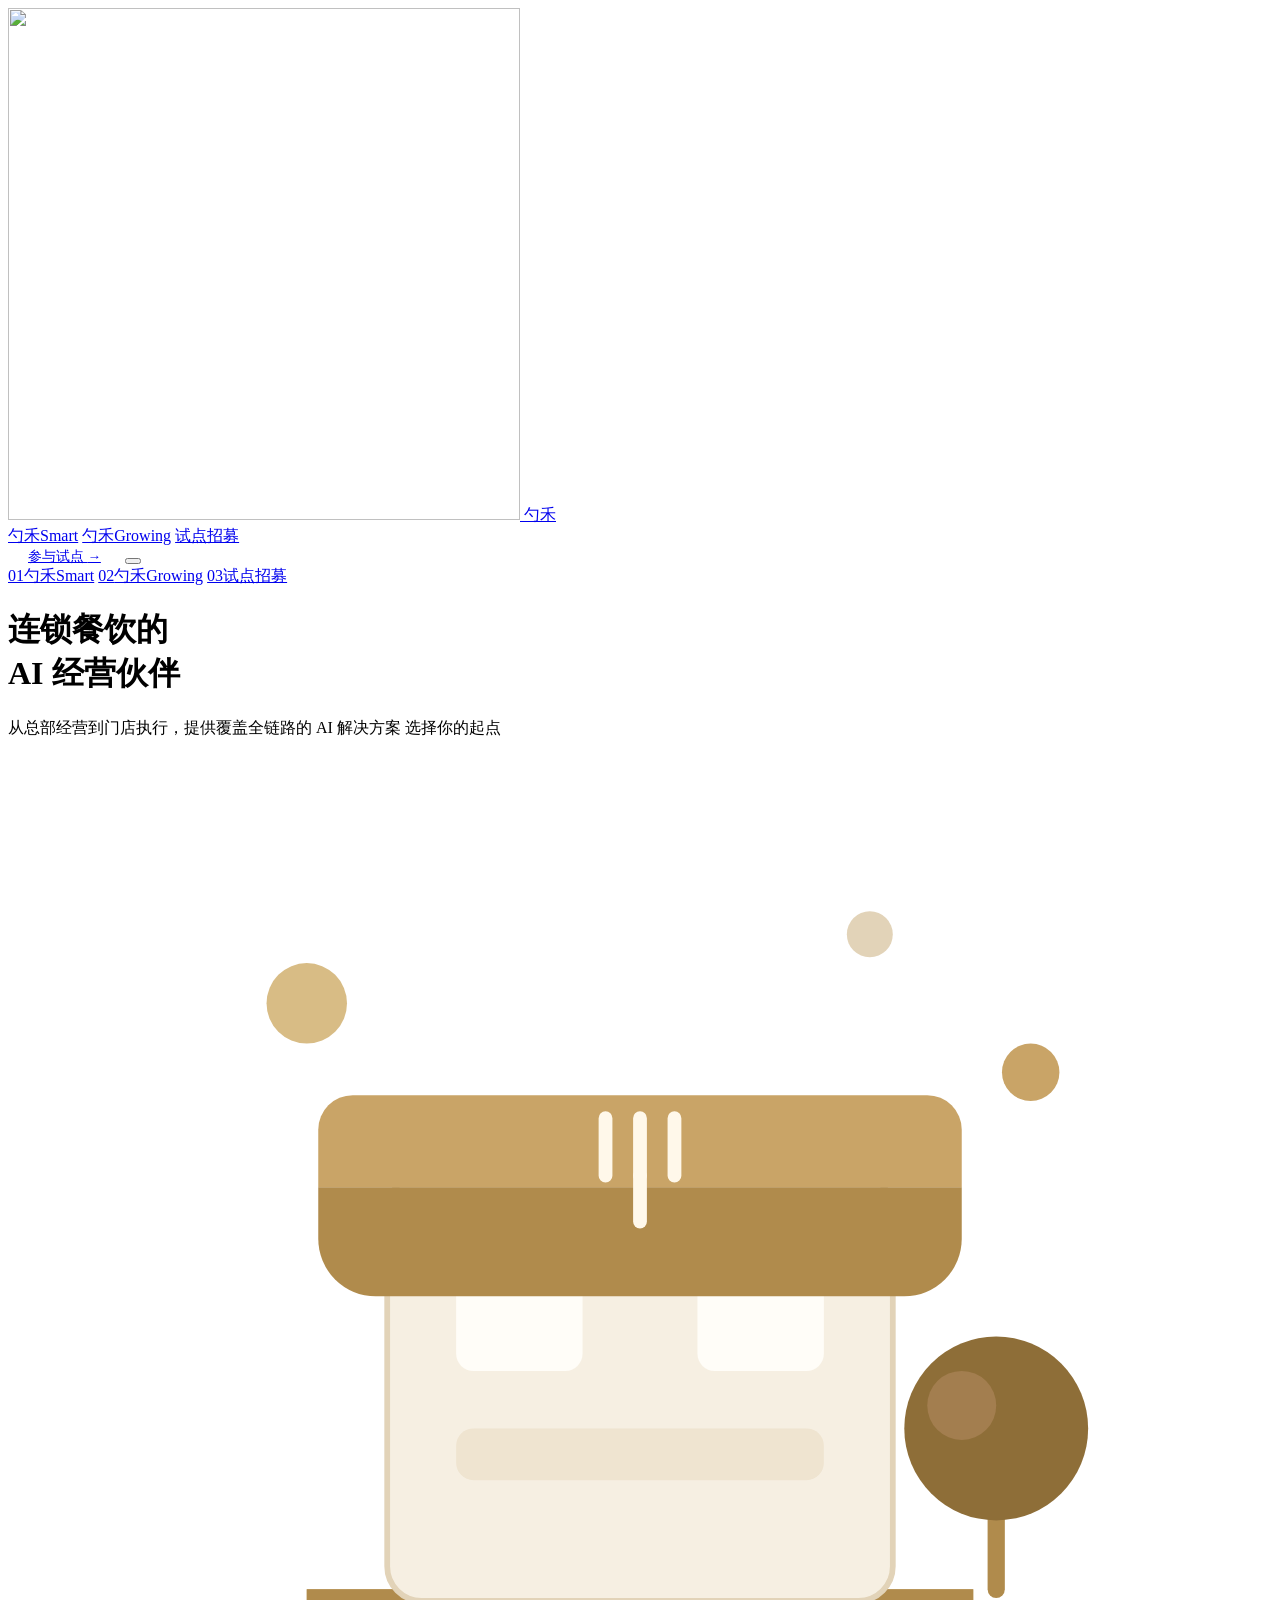
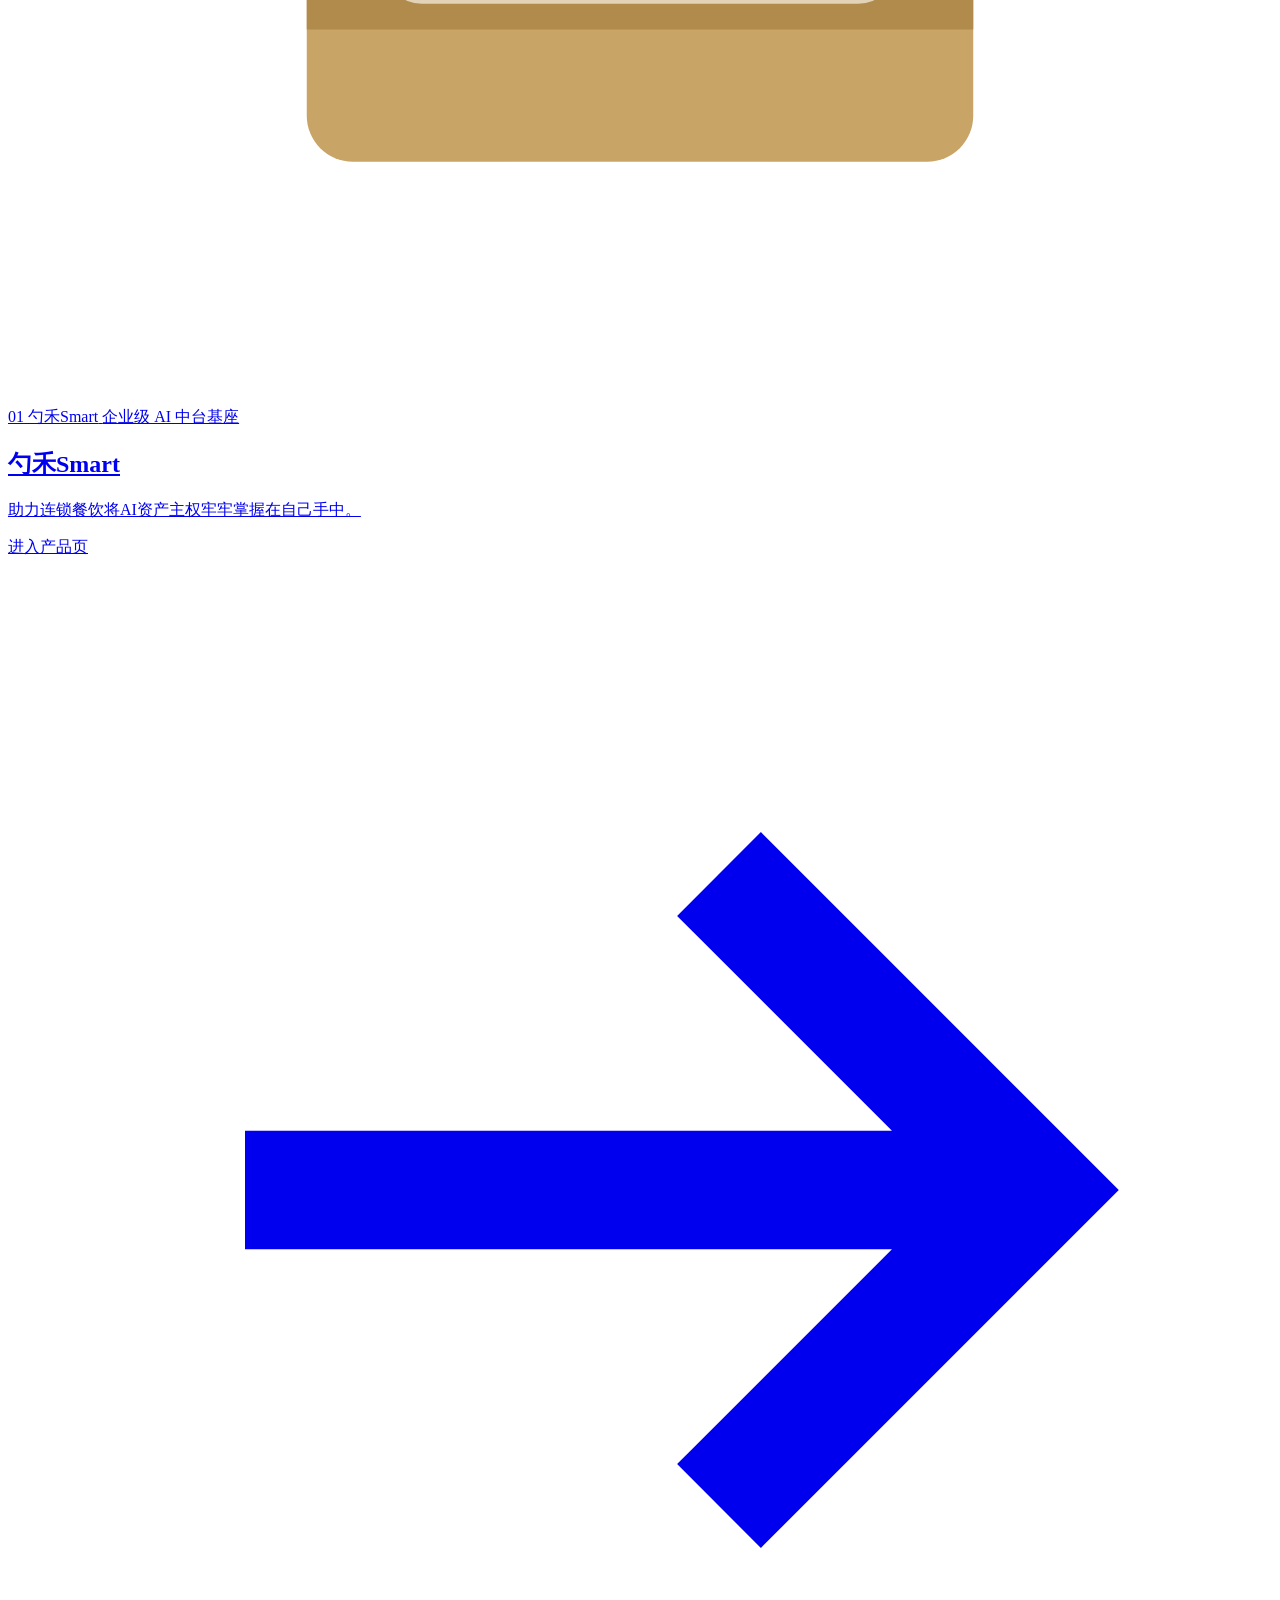
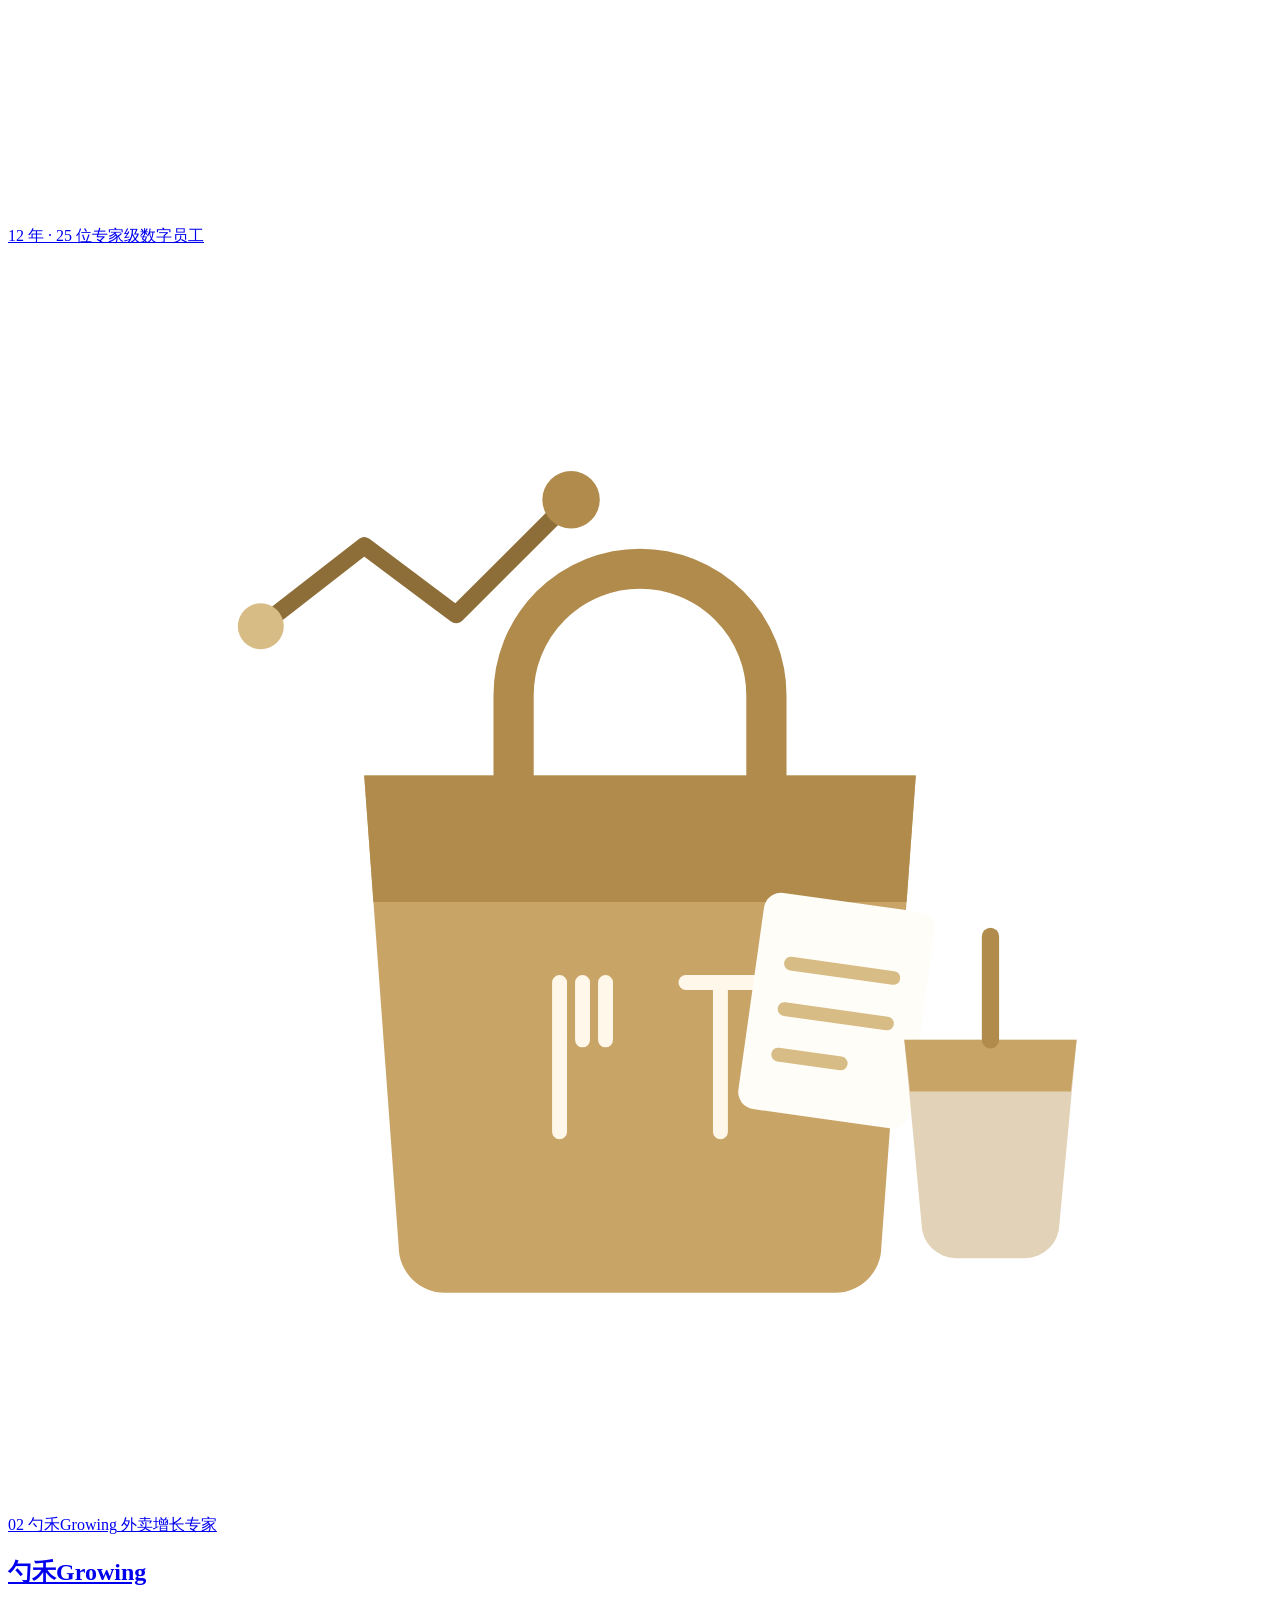
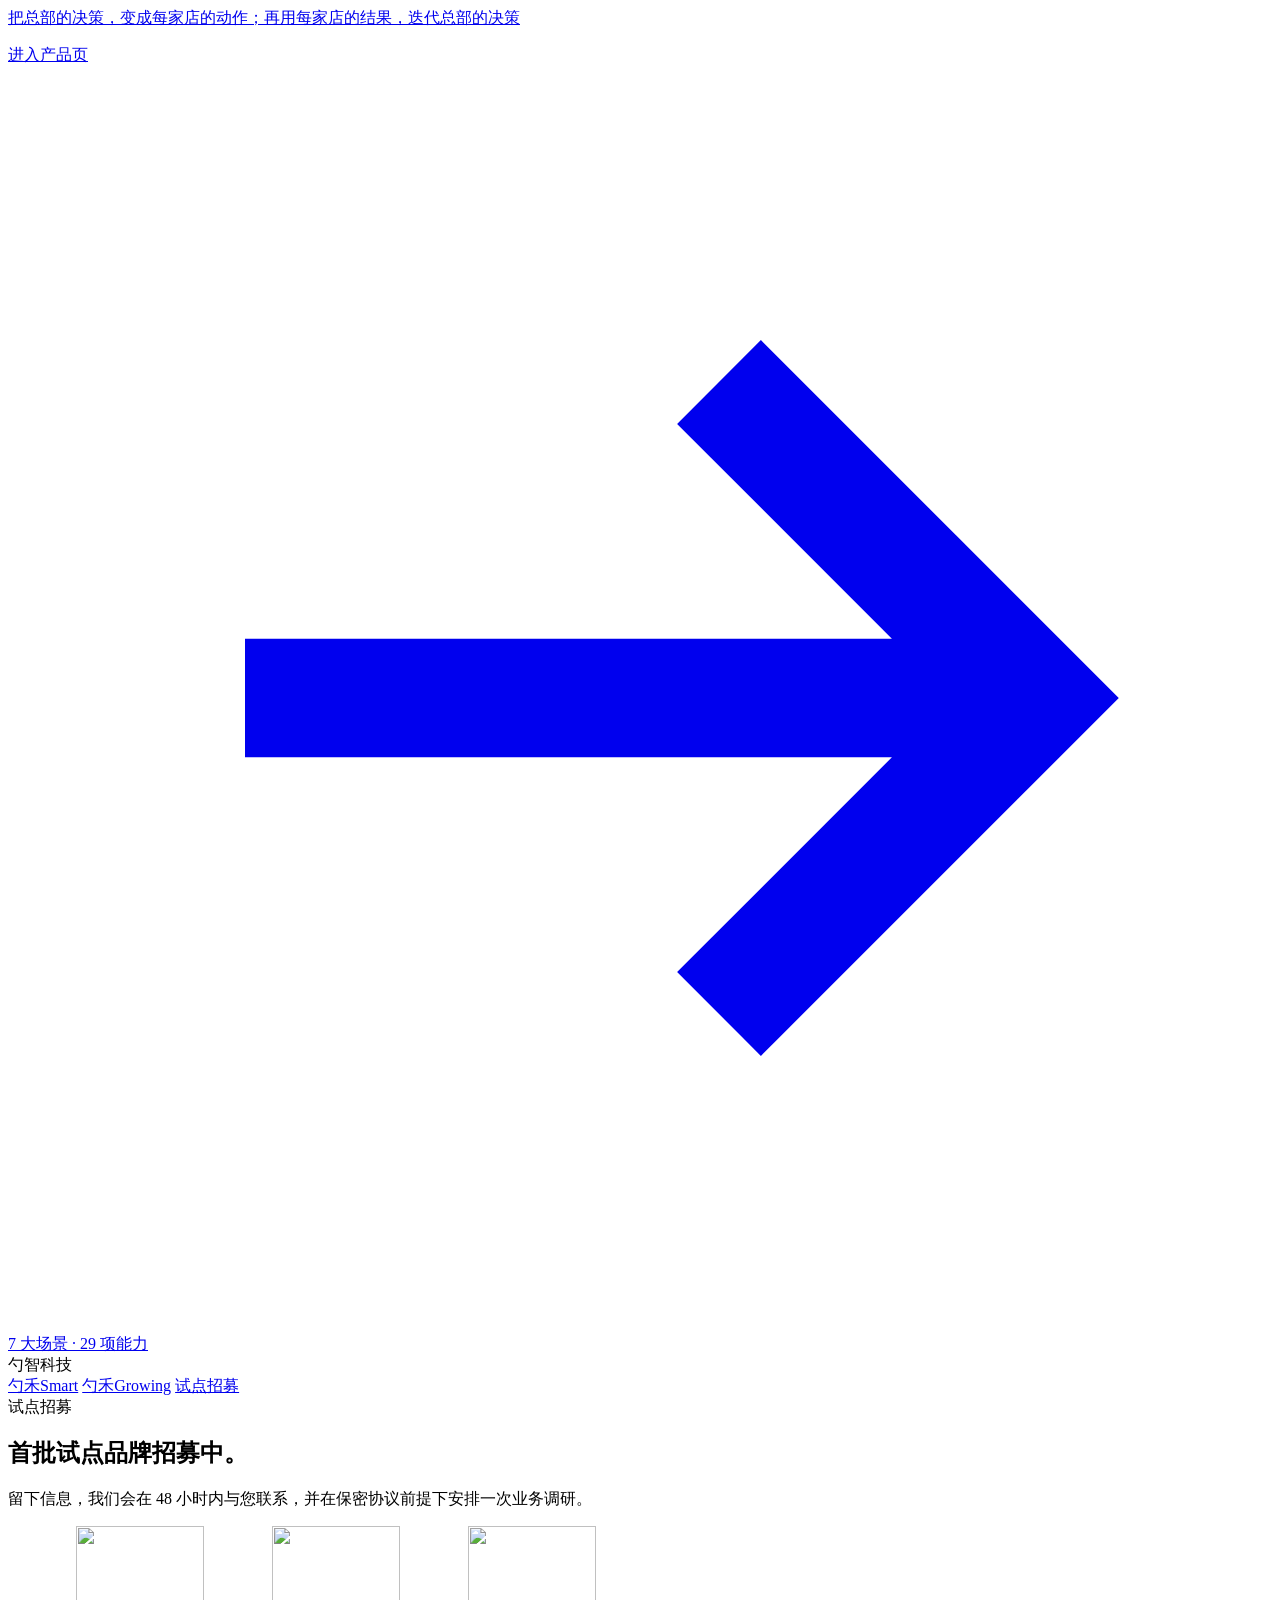
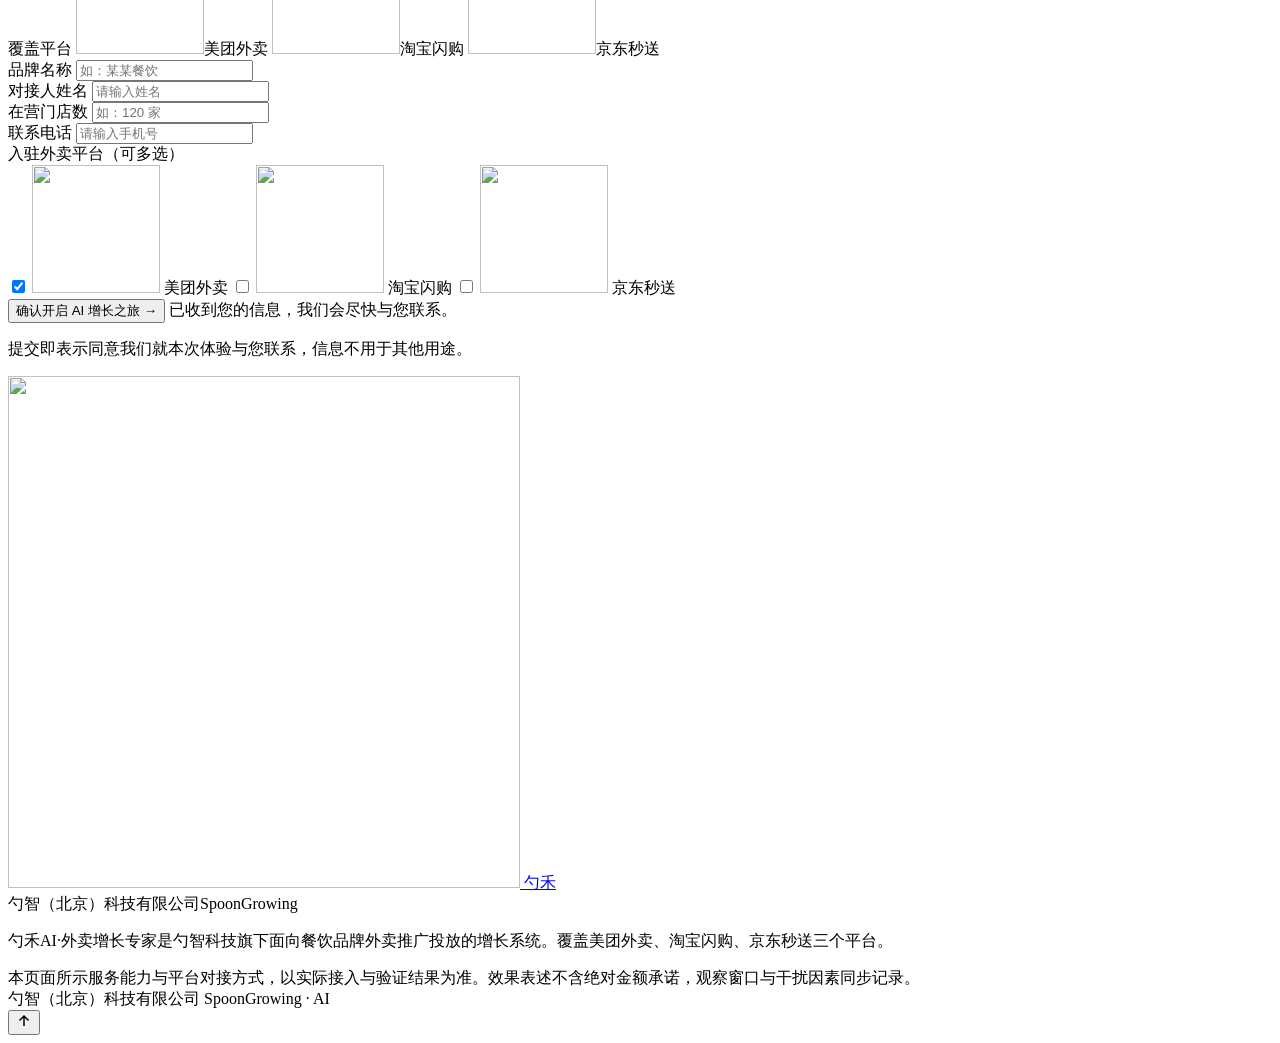
==== index.html @ 2f781048 "Publish latest Shaohe website" ====
<!doctype html>
<html lang="zh-CN">
<head>
<meta charset="utf-8">
<meta name="viewport" content="width=device-width,initial-scale=1,viewport-fit=cover">
<meta name="theme-color" content="#F6F0E5">
<title>勺禾 · 连锁餐饮的 AI 经营伙伴</title>
<meta name="description" content="勺禾Smart — 企业级 AI 中台基座；勺禾Growing — 外卖增长专家。">
<link rel="icon" type="image/png" href="assets/img/logo-mark.png">
<link rel="stylesheet" href="assets/css/tokens.css">
<link rel="stylesheet" href="assets/css/base.css">
<link rel="stylesheet" href="assets/css/components.css">
<link rel="stylesheet" href="assets/css/champagne.css">
<link rel="stylesheet" href="assets/css/goldfx.css">
<link rel="stylesheet" href="assets/css/home.css">
</head>
<body data-theme="home" data-palette="champagne" data-accent="jade">

<div class="champ-bg" aria-hidden="true">
  <div class="champ-bg__blob champ-bg__blob--a glow-pulse" data-parallax="0.8"></div>
  <div class="champ-bg__blob champ-bg__blob--b glow-pulse" data-parallax="0.8"></div>
  <div class="champ-bg__grid" data-parallax="0.3"></div>
  <div class="floaters" data-floaters></div>
</div>

<header class="pal-nav nav">
  <div class="nav-inner">
    <a class="logo" href="./"><span class="logo-mark" aria-hidden="true">
        <img src="./assets/img/logo-mark.png" alt="" width="512" height="512" decoding="async">
      </span>勺禾</a>
    <nav class="nav-links" aria-label="产品">
      <a class="nav-link" href="smart/">勺禾Smart</a>
      <a class="nav-link" href="growing/">勺禾Growing</a>
      <a class="nav-link" href="#recruit">试点招募</a>
    </nav>
    <a class="gold-btn" href="#recruit" style="padding:10px 20px;font-size:13.5px">参与试点 <span class="gold-btn__arrow">→</span></a>
    <button class="nav-burger" aria-label="菜单"><span></span><span></span></button>
    <div class="nav-progress" aria-hidden="true"></div>
  </div>
</header>
<nav class="nav-mobile pal-nav-mobile" aria-label="移动端导航">
  <a href="smart/"><span class="mono">01</span>勺禾Smart</a>
  <a href="growing/"><span class="mono">02</span>勺禾Growing</a>
  <a href="#recruit"><span class="mono">03</span>试点招募</a>
</nav>

<main class="home" style="position:relative;z-index:1">
  <div class="wrap">
    <div class="home-head">
      <h1 class="home-head__title">
        连锁餐饮的<br><span class="accent gold-breathe">AI 经营伙伴</span>
      </h1>
      <div class="home-head__aside">
        <span class="home-head__sub">从总部经营到门店执行，提供覆盖全链路的 AI 解决方案</span>
        <span class="home-head__scroll">选择你的起点 <i></i></span>
      </div>
    </div>

    <div class="product-grid">
      <a class="pcard pcard--smart shine gold-edge glow-follow card-gold" href="smart/" aria-label="进入 勺禾Smart 产品页" data-accent="jade">
        <div class="pcard__media" aria-hidden="true"></div>
        <div class="pcard__veil" aria-hidden="true"></div>
        <div class="pcard__art" aria-hidden="true"><svg viewBox="0 0 220 220" fill="none" xmlns="http://www.w3.org/2000/svg">
    <ellipse class="art-shadow" cx="112" cy="186" rx="62" ry="10"/>
    <!-- 底座 -->
    <path d="M52 148h116v22a8 8 0 0 1-8 8H60a8 8 0 0 1-8-8v-22Z" fill="#C9A467"/>
    <path d="M52 148h116v7H52z" fill="#B08B4C"/>
    <!-- 主体楼块 -->
    <rect x="66" y="76" width="88" height="74" rx="6" fill="#F6EFE2"/>
    <rect x="66" y="76" width="88" height="74" rx="6" stroke="#E2D3B8"/>
    <!-- 窗 -->
    <rect x="78" y="90" width="22" height="20" rx="3" fill="#FFFDF8"/>
    <rect x="120" y="90" width="22" height="20" rx="3" fill="#FFFDF8"/>
    <rect x="78" y="120" width="64" height="9" rx="3" fill="#EFE4D0"/>
    <!-- 顶棚/招牌 -->
    <path d="M60 62h100a6 6 0 0 1 6 6v10H54V68a6 6 0 0 1 6-6Z" fill="#C9A467"/>
    <path d="M54 78h112v9a10 10 0 0 1-10 10H64a10 10 0 0 1-10-10v-9Z" fill="#B08B4C"/>
    <!-- 招牌餐叉 -->
    <path d="M104 66v10M110 66v10M116 66v10" stroke="#FFF8EA" stroke-width="2.4" stroke-linecap="round"/>
    <path d="M110 76v8" stroke="#FFF8EA" stroke-width="2.4" stroke-linecap="round"/>
    <!-- 右侧小树 -->
    <path d="M172 148v-16" stroke="#B08B4C" stroke-width="3" stroke-linecap="round"/>
    <circle cx="172" cy="120" r="16" fill="#8E6E38"/>
    <circle cx="166" cy="116" r="6" fill="#A98255" opacity=".8"/>
    <!-- 浮起的数据点 -->
    <circle cx="52" cy="46" r="7" fill="#D8BC85"/>
    <circle cx="178" cy="58" r="5" fill="#C9A467"/>
    <circle cx="150" cy="34" r="4" fill="#E2D3B8"/>
  </svg></div>
        <div class="pcard__top">
          <span class="pcard__no">01</span>
          <span class="pcard__name-inline">勺禾Smart</span>
          <span class="pcard__tag">企业级 AI 中台基座</span>
        </div>
        <div class="pcard__body">
          <h2 class="pcard__name">勺禾Smart</h2>
          <p class="pcard__line">助力连锁餐饮将AI资产主权牢牢掌握在自己手中。</p>
        </div>
        <div class="pcard__foot">
          <span class="pcard__enter">进入产品页 <span class="circle" aria-hidden="true">
            <svg viewBox="0 0 16 16" fill="none" stroke="currentColor" stroke-width="1.5"><path d="M3 8h10M9 4l4 4-4 4"/></svg>
          </span></span>
          <span class="pcard__meta">12 年 · 25 位专家级数字员工</span>
        </div>
      </a>
      <a class="pcard pcard--growing shine gold-edge glow-follow card-gold" href="growing/" aria-label="进入 勺禾Growing 产品页" data-accent="olive">
        <div class="pcard__media" aria-hidden="true"></div>
        <div class="pcard__veil" aria-hidden="true"></div>
        <div class="pcard__art" aria-hidden="true"><svg viewBox="0 0 220 220" fill="none" xmlns="http://www.w3.org/2000/svg">
    <ellipse class="art-shadow" cx="110" cy="188" rx="58" ry="10"/>
    <!-- 外卖袋 -->
    <path d="M62 92h96l-6 82a8 8 0 0 1-8 8H76a8 8 0 0 1-8-8l-6-82Z" fill="#C9A467"/>
    <path d="M62 92h96l-1.6 22H63.6L62 92Z" fill="#B08B4C"/>
    <!-- 提手 -->
    <path d="M88 92V78a22 22 0 0 1 44 0v14" stroke="#B08B4C" stroke-width="7" stroke-linecap="round"/>
    <!-- 袋面餐叉刀 -->
    <path d="M96 128v26M104 128v10M100 128v10" stroke="#FFF8EA" stroke-width="2.6" stroke-linecap="round"/>
    <path d="M124 128v26" stroke="#FFF8EA" stroke-width="2.6" stroke-linecap="round"/>
    <path d="M118 128h12" stroke="#FFF8EA" stroke-width="2.6" stroke-linecap="round"/>
    <!-- 小票 -->
    <rect x="132" y="112" width="30" height="38" rx="3" fill="#FFFDF8" transform="rotate(8 132 112)"/>
    <path d="M138 124h18M138 132h18M138 140h11" stroke="#D8BC85" stroke-width="2.4" stroke-linecap="round" transform="rotate(8 132 112)"/>
    <!-- 杯子 -->
    <path d="M156 138h30l-3 32a6 6 0 0 1-6 6h-12a6 6 0 0 1-6-6l-3-32Z" fill="#E2D3B8"/>
    <path d="M156 138h30l-1 9h-28l-1-9Z" fill="#C9A467"/>
    <path d="M171 138V120" stroke="#B08B4C" stroke-width="3" stroke-linecap="round"/>
    <!-- 增长折线 -->
    <path d="M44 66l18-14 16 12 20-20" stroke="#8E6E38" stroke-width="3" stroke-linecap="round" stroke-linejoin="round"/>
    <circle cx="98" cy="44" r="5" fill="#B08B4C"/>
    <circle cx="44" cy="66" r="4" fill="#D8BC85"/>
  </svg></div>
        <div class="pcard__top">
          <span class="pcard__no">02</span>
          <span class="pcard__name-inline">勺禾Growing</span>
          <span class="pcard__tag">外卖增长专家</span>
        </div>
        <div class="pcard__body">
          <h2 class="pcard__name">勺禾Growing</h2>
          <p class="pcard__line">把总部的决策，变成每家店的动作；再用每家店的结果，迭代总部的决策</p>
        </div>
        <div class="pcard__foot">
          <span class="pcard__enter">进入产品页 <span class="circle" aria-hidden="true">
            <svg viewBox="0 0 16 16" fill="none" stroke="currentColor" stroke-width="1.5"><path d="M3 8h10M9 4l4 4-4 4"/></svg>
          </span></span>
          <span class="pcard__meta">7 大场景 · 29 项能力</span>
        </div>
      </a>
    </div>

    <div class="home-foot">
      <span>勺智科技</span>
      <div class="home-foot__links">
        <a href="smart/">勺禾Smart</a>
        <a href="growing/">勺禾Growing</a>
        <a href="#recruit">试点招募</a>
      </div>
    </div>
  </div>
</main>

<section class="enroll-block" id="recruit">
  <div class="enroll-block__glow" aria-hidden="true"></div>
  <div class="wrap enroll-block__inner">
    <div class="enroll-head">
      <div class="champ-index" data-reveal>试点招募</div>
      <h2 class="enroll-head__title" data-reveal style="--reveal-delay:80ms">首批试点品牌招募中。</h2>
      <p class="enroll-head__lead" data-reveal style="--reveal-delay:140ms">留下信息，我们会在 48 小时内与您联系，并在保密协议前提下安排一次业务调研。</p>
      <div class="enroll-plats" data-reveal>
      <span class="enroll-plats__label">覆盖平台</span>
      <span class="enroll-plat"><span class="plat-mark" aria-hidden="true"><picture><source srcset="./assets/img/plat/meituan.webp" type="image/webp"><img src="./assets/img/plat/meituan.png" alt="" width="128" height="128" loading="lazy" decoding="async"></picture></span>美团外卖</span>
      <span class="enroll-plat"><span class="plat-mark" aria-hidden="true"><picture><source srcset="./assets/img/plat/taobao.webp" type="image/webp"><img src="./assets/img/plat/taobao.png" alt="" width="128" height="128" loading="lazy" decoding="async"></picture></span>淘宝闪购</span>
      <span class="enroll-plat"><span class="plat-mark" aria-hidden="true"><picture><source srcset="./assets/img/plat/jd.webp" type="image/webp"><img src="./assets/img/plat/jd.png" alt="" width="128" height="128" loading="lazy" decoding="async"></picture></span>京东秒送</span>
    </div>
    </div>
    <form class="enroll-form" data-reveal style="--reveal-delay:200ms" novalidate>
      <div class="enroll-form__row">
        <div class="ef">
          <label class="ef__label" for="home-brand">品牌名称</label>
          <input id="home-brand" name="brand" type="text" placeholder="如：某某餐饮" autocomplete="organization">
        </div>
        <div class="ef">
          <label class="ef__label" for="home-contact">对接人姓名</label>
          <input id="home-contact" name="contact" type="text" placeholder="请输入姓名" autocomplete="name">
        </div>
      </div>
      <div class="enroll-form__row">
        <div class="ef">
          <label class="ef__label" for="home-stores">在营门店数</label>
          <input id="home-stores" name="stores" type="text" inputmode="numeric" placeholder="如：120 家">
        </div>
        <div class="ef">
          <label class="ef__label" for="home-phone">联系电话</label>
          <input id="home-phone" name="phone" type="tel" inputmode="tel" placeholder="请输入手机号" autocomplete="tel">
        </div>
      </div>
      <div class="ef ef--choice">
        <span class="ef__label">入驻外卖平台（可多选）</span>
        <div class="ef__choices">
          <label class="ef-choice">
            <input type="checkbox" name="platform" value="美团外卖" checked>
            <span class="ef-choice__box" aria-hidden="true"></span>
            <span class="plat-mark" aria-hidden="true"><picture><source srcset="./assets/img/plat/meituan.webp" type="image/webp"><img src="./assets/img/plat/meituan.png" alt="" width="128" height="128" loading="lazy" decoding="async"></picture></span>
            <span>美团外卖</span>
          </label>
          <label class="ef-choice">
            <input type="checkbox" name="platform" value="淘宝闪购">
            <span class="ef-choice__box" aria-hidden="true"></span>
            <span class="plat-mark" aria-hidden="true"><picture><source srcset="./assets/img/plat/taobao.webp" type="image/webp"><img src="./assets/img/plat/taobao.png" alt="" width="128" height="128" loading="lazy" decoding="async"></picture></span>
            <span>淘宝闪购</span>
          </label>
          <label class="ef-choice">
            <input type="checkbox" name="platform" value="京东秒送">
            <span class="ef-choice__box" aria-hidden="true"></span>
            <span class="plat-mark" aria-hidden="true"><picture><source srcset="./assets/img/plat/jd.webp" type="image/webp"><img src="./assets/img/plat/jd.png" alt="" width="128" height="128" loading="lazy" decoding="async"></picture></span>
            <span>京东秒送</span>
          </label>
        </div>
      </div>
      <div class="enroll-form__foot">
        <button class="gold-btn" type="submit">确认开启 AI 增长之旅 <span class="gold-btn__arrow">→</span></button>
        <span class="enroll-form__ok" role="status">已收到您的信息，我们会尽快与您联系。</span>
        <p class="enroll-form__note">提交即表示同意我们就本次体验与您联系，信息不用于其他用途。</p>
      </div>
    </form>
  </div>
</section>
<footer class="champ-footer">
  <div class="wrap">
    <div class="champ-footer__top">
      <div class="champ-footer__brand">
        <a class="logo" href="./"><span class="logo-mark" aria-hidden="true">
        <img src="./assets/img/logo-mark.png" alt="" width="512" height="512" decoding="async">
      </span>勺禾</a>
        <div class="champ-footer__company">勺智（北京）科技有限公司<span>SpoonGrowing</span></div>
        <p class="champ-footer__desc">勺禾AI·外卖增长专家是勺智科技旗下面向餐饮品牌外卖推广投放的增长系统。覆盖美团外卖、淘宝闪购、京东秒送三个平台。</p>
      </div>
      <div class="champ-footer__note">
        <span>本页面所示服务能力与平台对接方式，以实际接入与验证结果为准。</span><span>效果表述不含绝对金额承诺，观察窗口与干扰因素同步记录。</span>
      </div>
    </div>
    <div class="champ-footer__bottom">
      <span>勺智（北京）科技有限公司</span>
      <span>SpoonGrowing · AI</span>
    </div>
  </div>
</footer>
<button class="pal-top" aria-label="返回顶部">
  <svg width="16" height="16" viewBox="0 0 16 16" fill="none" stroke="currentColor" stroke-width="1.5"><path d="M8 13V3M3.5 7.5 8 3l4.5 4.5"/></svg>
</button>

<script src="assets/js/engine.js" defer></script>
</body>
</html>
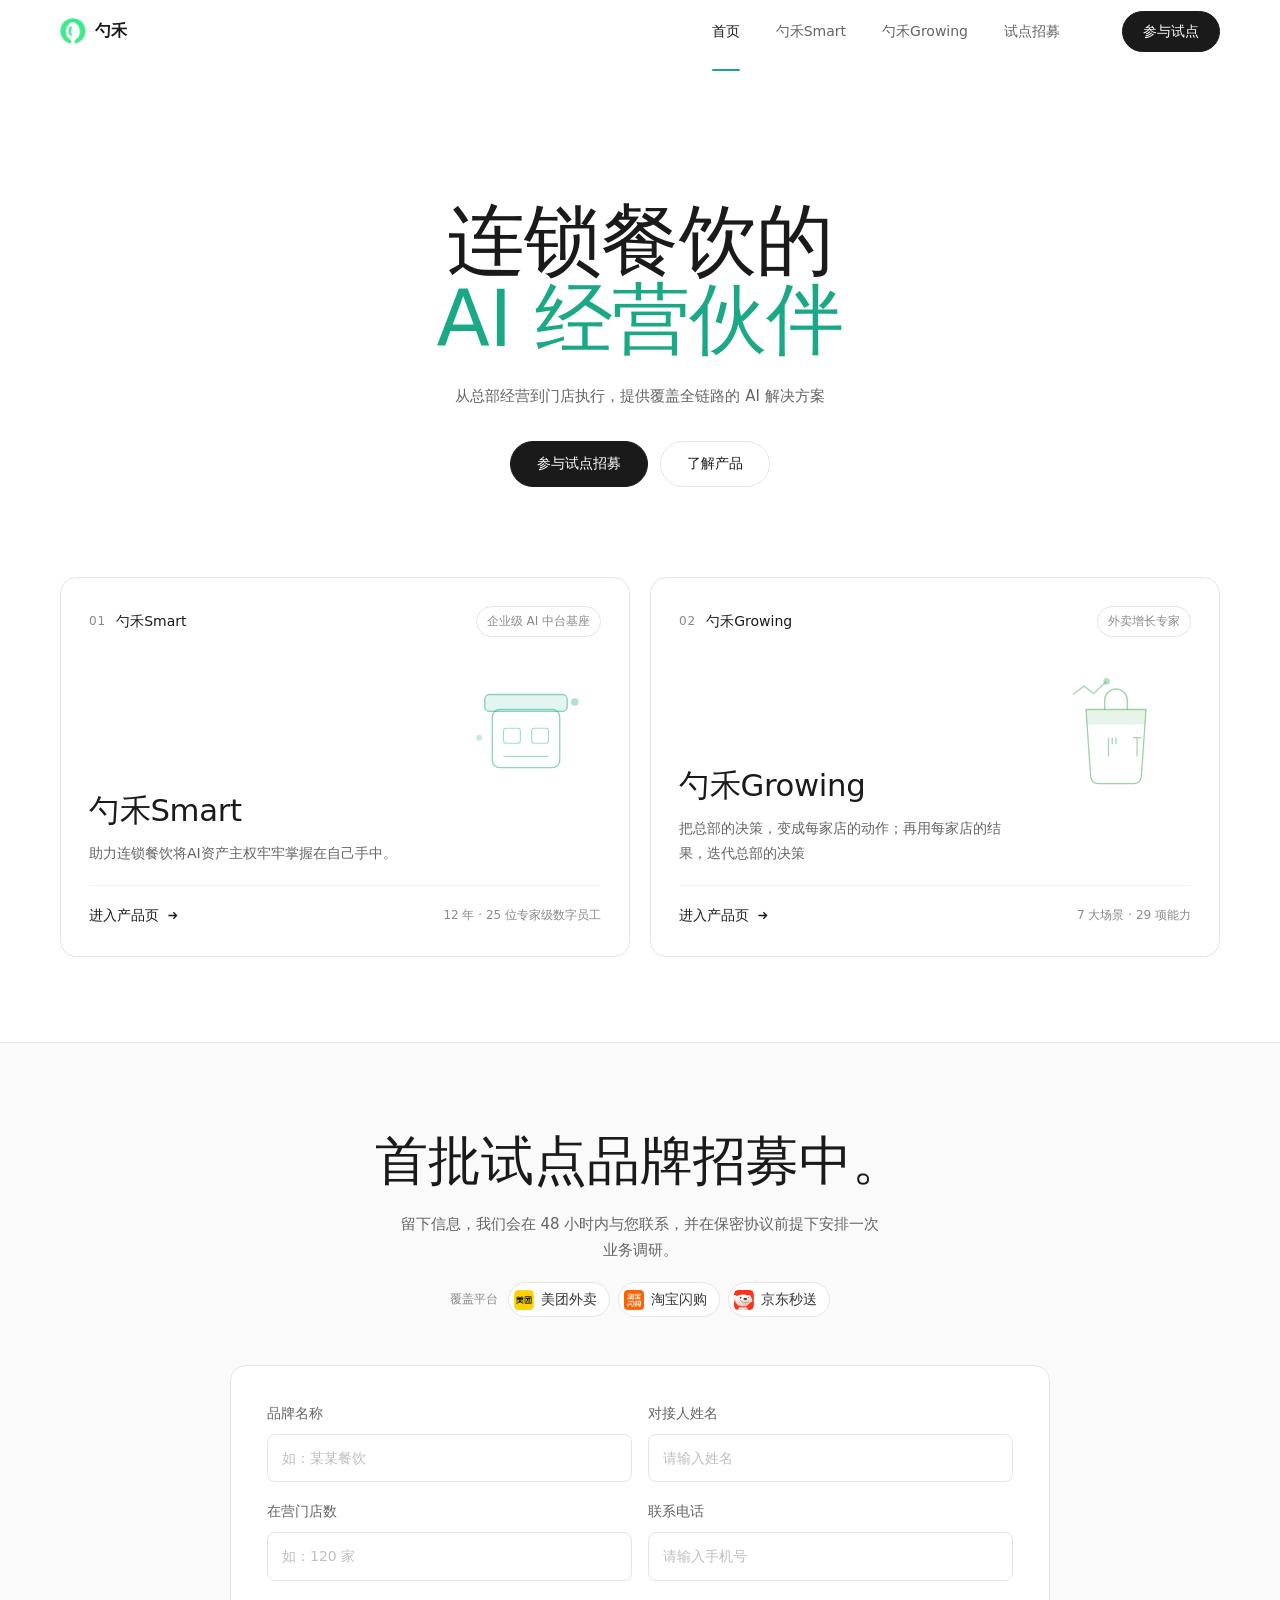
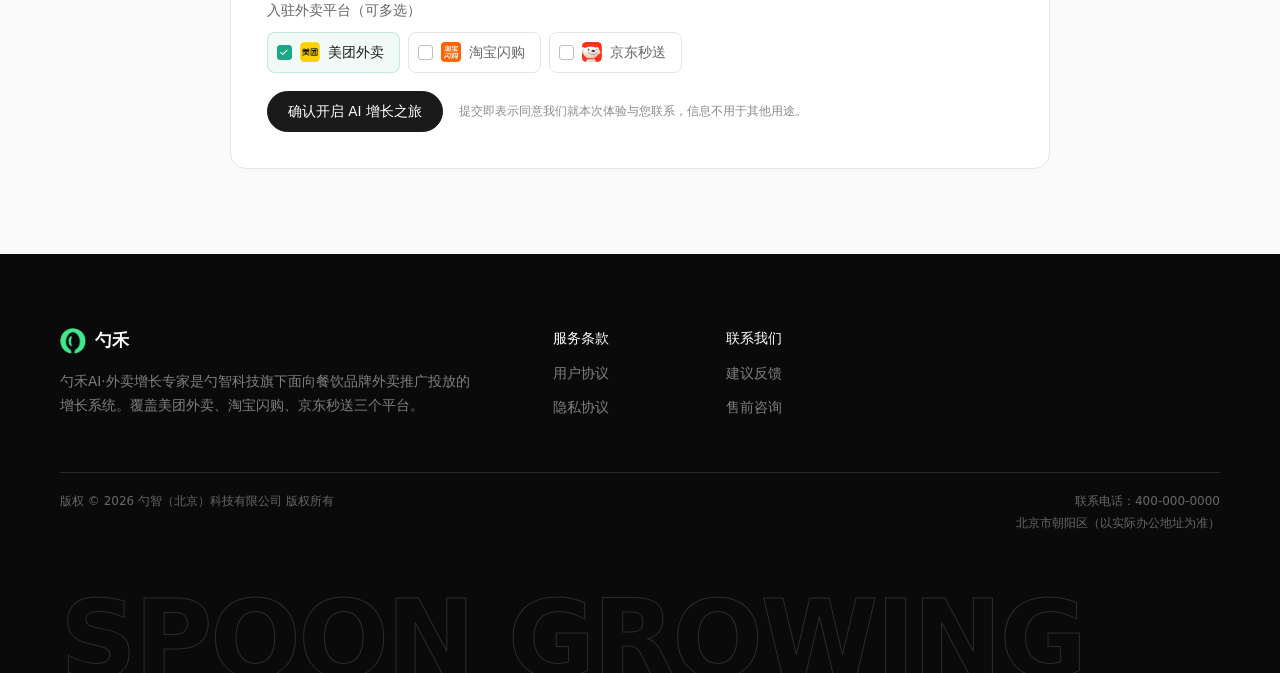
==== commit d081928d: "Publish uploaded website version 6" ====
--- a/index.html
+++ b/index.html
@@ -3,251 +3,162 @@
 <head>
 <meta charset="utf-8">
 <meta name="viewport" content="width=device-width,initial-scale=1,viewport-fit=cover">
-<meta name="theme-color" content="#F6F0E5">
+<meta name="theme-color" content="#ffffff">
 <title>勺禾 · 连锁餐饮的 AI 经营伙伴</title>
 <meta name="description" content="勺禾Smart — 企业级 AI 中台基座；勺禾Growing — 外卖增长专家。">
-<link rel="icon" type="image/png" href="assets/img/logo-mark.png">
-<link rel="stylesheet" href="assets/css/tokens.css">
-<link rel="stylesheet" href="assets/css/base.css">
-<link rel="stylesheet" href="assets/css/components.css">
-<link rel="stylesheet" href="assets/css/champagne.css">
-<link rel="stylesheet" href="assets/css/goldfx.css">
-<link rel="stylesheet" href="assets/css/home.css">
+<link rel="icon" type="image/png" href="./assets/img/logo-mark.png">
+<link rel="stylesheet" href="./assets/css/wb-tokens.css">
+<link rel="stylesheet" href="./assets/css/wb-base.css">
+<link rel="stylesheet" href="./assets/css/wb-components.css">
+<link rel="stylesheet" href="./assets/css/wb-pages.css">
 </head>
-<body data-theme="home" data-palette="champagne" data-accent="jade">
-
-<div class="champ-bg" aria-hidden="true">
-  <div class="champ-bg__blob champ-bg__blob--a glow-pulse" data-parallax="0.8"></div>
-  <div class="champ-bg__blob champ-bg__blob--b glow-pulse" data-parallax="0.8"></div>
-  <div class="champ-bg__grid" data-parallax="0.3"></div>
-  <div class="floaters" data-floaters></div>
-</div>
-
-<header class="pal-nav nav">
-  <div class="nav-inner">
-    <a class="logo" href="./"><span class="logo-mark" aria-hidden="true">
-        <img src="./assets/img/logo-mark.png" alt="" width="512" height="512" decoding="async">
-      </span>勺禾</a>
-    <nav class="nav-links" aria-label="产品">
-      <a class="nav-link" href="smart/">勺禾Smart</a>
-      <a class="nav-link" href="growing/">勺禾Growing</a>
-      <a class="nav-link" href="#recruit">试点招募</a>
+<body data-accent="jade">
+<header class="nav">
+  <div class="nav__inner">
+    <a class="logo" href="./"><img src="./assets/img/logo-mark.png" alt="" width="512" height="512">勺禾</a>
+    <nav class="nav__links">
+      <a class="nav__link active" href="./">首页</a>
+      <a class="nav__link" href="smart/">勺禾Smart</a>
+      <a class="nav__link" href="growing/">勺禾Growing</a>
+      <a class="nav__link" href="#recruit">试点招募</a>
     </nav>
-    <a class="gold-btn" href="#recruit" style="padding:10px 20px;font-size:13.5px">参与试点 <span class="gold-btn__arrow">→</span></a>
-    <button class="nav-burger" aria-label="菜单"><span></span><span></span></button>
-    <div class="nav-progress" aria-hidden="true"></div>
+    <a class="btn nav__cta" href="#recruit">参与试点</a>
+    <button class="nav__burger" aria-label="菜单"><span></span><span></span></button>
   </div>
 </header>
-<nav class="nav-mobile pal-nav-mobile" aria-label="移动端导航">
-  <a href="smart/"><span class="mono">01</span>勺禾Smart</a>
-  <a href="growing/"><span class="mono">02</span>勺禾Growing</a>
-  <a href="#recruit"><span class="mono">03</span>试点招募</a>
+<nav class="nav__drawer" aria-label="移动端导航">
+  <a href="./">首页</a>
+  <a href="smart/">勺禾Smart</a>
+  <a href="growing/">勺禾Growing</a>
+  <a href="#recruit">试点招募</a>
 </nav>
+<main>
+  <section class="home">
+    <div class="container">
+      <div class="home__hero">
+        <h1 class="home__title" data-reveal>连锁餐饮的<br><span class="accent">AI 经营伙伴</span></h1>
+        <p class="home__desc" data-reveal style="--d:60ms">从总部经营到门店执行，提供覆盖全链路的 AI 解决方案</p>
+        <div class="home__actions" data-reveal style="--d:120ms">
+          <a class="btn btn--md" href="#recruit">参与试点招募</a>
+          <a class="btn btn--md btn--outline" href="#products">了解产品</a>
+        </div>
+      </div>
 
-<main class="home" style="position:relative;z-index:1">
-  <div class="wrap">
-    <div class="home-head">
-      <h1 class="home-head__title">
-        连锁餐饮的<br><span class="accent gold-breathe">AI 经营伙伴</span>
-      </h1>
-      <div class="home-head__aside">
-        <span class="home-head__sub">从总部经营到门店执行，提供覆盖全链路的 AI 解决方案</span>
-        <span class="home-head__scroll">选择你的起点 <i></i></span>
+      <div class="home__grid" id="products">
+        
+        <a class="prod" href="smart/" data-accent="jade" data-reveal style="--d:160ms">
+          <div class="prod__top">
+            <span class="prod__num">01</span>
+            <span class="prod__name-sm">勺禾Smart</span>
+            <span class="prod__tag">企业级 AI 中台基座</span>
+          </div>
+          <div class="prod__mid">
+            <div class="prod__art" aria-hidden="true"><svg viewBox="0 0 160 160" fill="none">
+    <rect x="44" y="56" width="72" height="62" rx="8" stroke="#1aa887" stroke-width="1.4" opacity=".5"/>
+    <rect x="36" y="40" width="88" height="18" rx="5" fill="#1aa887" opacity=".12"/>
+    <rect x="36" y="40" width="88" height="18" rx="5" stroke="#1aa887" stroke-width="1.4" opacity=".5"/>
+    <rect x="56" y="76" width="18" height="16" rx="3" stroke="#1aa887" stroke-width="1.2" opacity=".4"/>
+    <rect x="86" y="76" width="18" height="16" rx="3" stroke="#1aa887" stroke-width="1.2" opacity=".4"/>
+    <path d="M56 106h48" stroke="#1aa887" stroke-width="1.2" opacity=".4"/>
+    <circle cx="132" cy="48" r="4" fill="#1aa887" opacity=".35"/>
+    <circle cx="30" cy="86" r="3" fill="#1aa887" opacity=".25"/>
+  </svg></div>
+            <h2 class="prod__title">勺禾Smart</h2>
+            <p class="prod__desc">助力连锁餐饮将AI资产主权牢牢掌握在自己手中。</p>
+          </div>
+          <div class="prod__foot">
+            <span class="prod__go">进入产品页
+              <svg width="13" height="13" viewBox="0 0 16 16" fill="none" stroke="currentColor" stroke-width="1.6"><path d="M3 8h10M9 4l4 4-4 4"/></svg>
+            </span>
+            <span class="prod__meta">12 年 · 25 位专家级数字员工</span>
+          </div>
+        </a>
+        <a class="prod" href="growing/" data-accent="olive" data-reveal style="--d:230ms">
+          <div class="prod__top">
+            <span class="prod__num">02</span>
+            <span class="prod__name-sm">勺禾Growing</span>
+            <span class="prod__tag">外卖增长专家</span>
+          </div>
+          <div class="prod__mid">
+            <div class="prod__art" aria-hidden="true"><svg viewBox="0 0 160 160" fill="none">
+    <path d="M48 56h64l-5 72a8 8 0 0 1-8 7H61a8 8 0 0 1-8-7l-5-72Z" stroke="#4fae63" stroke-width="1.4" opacity=".55"/>
+    <path d="M48 56h64l-1.2 16H49.2L48 56Z" fill="#4fae63" opacity=".14"/>
+    <path d="M68 56V46a12 12 0 0 1 24 0v10" stroke="#4fae63" stroke-width="1.6" opacity=".5"/>
+    <path d="M72 86v20M80 86v7M76 86v7" stroke="#4fae63" stroke-width="1.4" opacity=".5"/>
+    <path d="M98 86h9M102.5 86v20" stroke="#4fae63" stroke-width="1.4" opacity=".5"/>
+    <path d="M34 40l12-9 10 8 14-13" stroke="#4fae63" stroke-width="1.6" opacity=".45"/>
+    <circle cx="70" cy="26" r="3.5" fill="#4fae63" opacity=".4"/>
+  </svg></div>
+            <h2 class="prod__title">勺禾Growing</h2>
+            <p class="prod__desc">把总部的决策，变成每家店的动作；再用每家店的结果，迭代总部的决策</p>
+          </div>
+          <div class="prod__foot">
+            <span class="prod__go">进入产品页
+              <svg width="13" height="13" viewBox="0 0 16 16" fill="none" stroke="currentColor" stroke-width="1.6"><path d="M3 8h10M9 4l4 4-4 4"/></svg>
+            </span>
+            <span class="prod__meta">7 大场景 · 29 项能力</span>
+          </div>
+        </a>
       </div>
     </div>
-
-    <div class="product-grid">
-      <a class="pcard pcard--smart shine gold-edge glow-follow card-gold" href="smart/" aria-label="进入 勺禾Smart 产品页" data-accent="jade">
-        <div class="pcard__media" aria-hidden="true"></div>
-        <div class="pcard__veil" aria-hidden="true"></div>
-        <div class="pcard__art" aria-hidden="true"><svg viewBox="0 0 220 220" fill="none" xmlns="http://www.w3.org/2000/svg">
-    <ellipse class="art-shadow" cx="112" cy="186" rx="62" ry="10"/>
-    <!-- 底座 -->
-    <path d="M52 148h116v22a8 8 0 0 1-8 8H60a8 8 0 0 1-8-8v-22Z" fill="#C9A467"/>
-    <path d="M52 148h116v7H52z" fill="#B08B4C"/>
-    <!-- 主体楼块 -->
-    <rect x="66" y="76" width="88" height="74" rx="6" fill="#F6EFE2"/>
-    <rect x="66" y="76" width="88" height="74" rx="6" stroke="#E2D3B8"/>
-    <!-- 窗 -->
-    <rect x="78" y="90" width="22" height="20" rx="3" fill="#FFFDF8"/>
-    <rect x="120" y="90" width="22" height="20" rx="3" fill="#FFFDF8"/>
-    <rect x="78" y="120" width="64" height="9" rx="3" fill="#EFE4D0"/>
-    <!-- 顶棚/招牌 -->
-    <path d="M60 62h100a6 6 0 0 1 6 6v10H54V68a6 6 0 0 1 6-6Z" fill="#C9A467"/>
-    <path d="M54 78h112v9a10 10 0 0 1-10 10H64a10 10 0 0 1-10-10v-9Z" fill="#B08B4C"/>
-    <!-- 招牌餐叉 -->
-    <path d="M104 66v10M110 66v10M116 66v10" stroke="#FFF8EA" stroke-width="2.4" stroke-linecap="round"/>
-    <path d="M110 76v8" stroke="#FFF8EA" stroke-width="2.4" stroke-linecap="round"/>
-    <!-- 右侧小树 -->
-    <path d="M172 148v-16" stroke="#B08B4C" stroke-width="3" stroke-linecap="round"/>
-    <circle cx="172" cy="120" r="16" fill="#8E6E38"/>
-    <circle cx="166" cy="116" r="6" fill="#A98255" opacity=".8"/>
-    <!-- 浮起的数据点 -->
-    <circle cx="52" cy="46" r="7" fill="#D8BC85"/>
-    <circle cx="178" cy="58" r="5" fill="#C9A467"/>
-    <circle cx="150" cy="34" r="4" fill="#E2D3B8"/>
-  </svg></div>
-        <div class="pcard__top">
-          <span class="pcard__no">01</span>
-          <span class="pcard__name-inline">勺禾Smart</span>
-          <span class="pcard__tag">企业级 AI 中台基座</span>
-        </div>
-        <div class="pcard__body">
-          <h2 class="pcard__name">勺禾Smart</h2>
-          <p class="pcard__line">助力连锁餐饮将AI资产主权牢牢掌握在自己手中。</p>
-        </div>
-        <div class="pcard__foot">
-          <span class="pcard__enter">进入产品页 <span class="circle" aria-hidden="true">
-            <svg viewBox="0 0 16 16" fill="none" stroke="currentColor" stroke-width="1.5"><path d="M3 8h10M9 4l4 4-4 4"/></svg>
-          </span></span>
-          <span class="pcard__meta">12 年 · 25 位专家级数字员工</span>
-        </div>
-      </a>
-      <a class="pcard pcard--growing shine gold-edge glow-follow card-gold" href="growing/" aria-label="进入 勺禾Growing 产品页" data-accent="olive">
-        <div class="pcard__media" aria-hidden="true"></div>
-        <div class="pcard__veil" aria-hidden="true"></div>
-        <div class="pcard__art" aria-hidden="true"><svg viewBox="0 0 220 220" fill="none" xmlns="http://www.w3.org/2000/svg">
-    <ellipse class="art-shadow" cx="110" cy="188" rx="58" ry="10"/>
-    <!-- 外卖袋 -->
-    <path d="M62 92h96l-6 82a8 8 0 0 1-8 8H76a8 8 0 0 1-8-8l-6-82Z" fill="#C9A467"/>
-    <path d="M62 92h96l-1.6 22H63.6L62 92Z" fill="#B08B4C"/>
-    <!-- 提手 -->
-    <path d="M88 92V78a22 22 0 0 1 44 0v14" stroke="#B08B4C" stroke-width="7" stroke-linecap="round"/>
-    <!-- 袋面餐叉刀 -->
-    <path d="M96 128v26M104 128v10M100 128v10" stroke="#FFF8EA" stroke-width="2.6" stroke-linecap="round"/>
-    <path d="M124 128v26" stroke="#FFF8EA" stroke-width="2.6" stroke-linecap="round"/>
-    <path d="M118 128h12" stroke="#FFF8EA" stroke-width="2.6" stroke-linecap="round"/>
-    <!-- 小票 -->
-    <rect x="132" y="112" width="30" height="38" rx="3" fill="#FFFDF8" transform="rotate(8 132 112)"/>
-    <path d="M138 124h18M138 132h18M138 140h11" stroke="#D8BC85" stroke-width="2.4" stroke-linecap="round" transform="rotate(8 132 112)"/>
-    <!-- 杯子 -->
-    <path d="M156 138h30l-3 32a6 6 0 0 1-6 6h-12a6 6 0 0 1-6-6l-3-32Z" fill="#E2D3B8"/>
-    <path d="M156 138h30l-1 9h-28l-1-9Z" fill="#C9A467"/>
-    <path d="M171 138V120" stroke="#B08B4C" stroke-width="3" stroke-linecap="round"/>
-    <!-- 增长折线 -->
-    <path d="M44 66l18-14 16 12 20-20" stroke="#8E6E38" stroke-width="3" stroke-linecap="round" stroke-linejoin="round"/>
-    <circle cx="98" cy="44" r="5" fill="#B08B4C"/>
-    <circle cx="44" cy="66" r="4" fill="#D8BC85"/>
-  </svg></div>
-        <div class="pcard__top">
-          <span class="pcard__no">02</span>
-          <span class="pcard__name-inline">勺禾Growing</span>
-          <span class="pcard__tag">外卖增长专家</span>
-        </div>
-        <div class="pcard__body">
-          <h2 class="pcard__name">勺禾Growing</h2>
-          <p class="pcard__line">把总部的决策，变成每家店的动作；再用每家店的结果，迭代总部的决策</p>
-        </div>
-        <div class="pcard__foot">
-          <span class="pcard__enter">进入产品页 <span class="circle" aria-hidden="true">
-            <svg viewBox="0 0 16 16" fill="none" stroke="currentColor" stroke-width="1.5"><path d="M3 8h10M9 4l4 4-4 4"/></svg>
-          </span></span>
-          <span class="pcard__meta">7 大场景 · 29 项能力</span>
-        </div>
-      </a>
-    </div>
-
-    <div class="home-foot">
-      <span>勺智科技</span>
-      <div class="home-foot__links">
-        <a href="smart/">勺禾Smart</a>
-        <a href="growing/">勺禾Growing</a>
-        <a href="#recruit">试点招募</a>
+  </section>
+</main>
+<section class="recruit" id="recruit">
+  <div class="container">
+    <div class="recruit__head">
+      <h2 class="recruit__title" data-reveal>首批试点品牌招募中。</h2>
+      <p class="recruit__desc" data-reveal style="--d:60ms">留下信息，我们会在 48 小时内与您联系，并在保密协议前提下安排一次业务调研。</p>
+      <div class="recruit__plats" data-reveal style="--d:100ms">
+        <span class="recruit__plats-label">覆盖平台</span>
+        <span class="plat-chip"><span class="plat-mark" aria-hidden="true"><picture><source srcset="./assets/img/plat/meituan.webp" type="image/webp"><img src="./assets/img/plat/meituan.png" alt="" width="128" height="128" loading="lazy" decoding="async"></picture></span>美团外卖</span><span class="plat-chip"><span class="plat-mark" aria-hidden="true"><picture><source srcset="./assets/img/plat/taobao.webp" type="image/webp"><img src="./assets/img/plat/taobao.png" alt="" width="128" height="128" loading="lazy" decoding="async"></picture></span>淘宝闪购</span><span class="plat-chip"><span class="plat-mark" aria-hidden="true"><picture><source srcset="./assets/img/plat/jd.webp" type="image/webp"><img src="./assets/img/plat/jd.png" alt="" width="128" height="128" loading="lazy" decoding="async"></picture></span>京东秒送</span>
       </div>
     </div>
-  </div>
-</main>
-
-<section class="enroll-block" id="recruit">
-  <div class="enroll-block__glow" aria-hidden="true"></div>
-  <div class="wrap enroll-block__inner">
-    <div class="enroll-head">
-      <div class="champ-index" data-reveal>试点招募</div>
-      <h2 class="enroll-head__title" data-reveal style="--reveal-delay:80ms">首批试点品牌招募中。</h2>
-      <p class="enroll-head__lead" data-reveal style="--reveal-delay:140ms">留下信息，我们会在 48 小时内与您联系，并在保密协议前提下安排一次业务调研。</p>
-      <div class="enroll-plats" data-reveal>
-      <span class="enroll-plats__label">覆盖平台</span>
-      <span class="enroll-plat"><span class="plat-mark" aria-hidden="true"><picture><source srcset="./assets/img/plat/meituan.webp" type="image/webp"><img src="./assets/img/plat/meituan.png" alt="" width="128" height="128" loading="lazy" decoding="async"></picture></span>美团外卖</span>
-      <span class="enroll-plat"><span class="plat-mark" aria-hidden="true"><picture><source srcset="./assets/img/plat/taobao.webp" type="image/webp"><img src="./assets/img/plat/taobao.png" alt="" width="128" height="128" loading="lazy" decoding="async"></picture></span>淘宝闪购</span>
-      <span class="enroll-plat"><span class="plat-mark" aria-hidden="true"><picture><source srcset="./assets/img/plat/jd.webp" type="image/webp"><img src="./assets/img/plat/jd.png" alt="" width="128" height="128" loading="lazy" decoding="async"></picture></span>京东秒送</span>
-    </div>
-    </div>
-    <form class="enroll-form" data-reveal style="--reveal-delay:200ms" novalidate>
-      <div class="enroll-form__row">
-        <div class="ef">
-          <label class="ef__label" for="home-brand">品牌名称</label>
-          <input id="home-brand" name="brand" type="text" placeholder="如：某某餐饮" autocomplete="organization">
-        </div>
-        <div class="ef">
-          <label class="ef__label" for="home-contact">对接人姓名</label>
-          <input id="home-contact" name="contact" type="text" placeholder="请输入姓名" autocomplete="name">
+    <form class="form" data-reveal style="--d:140ms" novalidate>
+      <div class="form__row">
+        <div class="field"><label class="field__label" for="home-brand">品牌名称</label>
+          <input id="home-brand" name="brand" type="text" placeholder="如：某某餐饮" autocomplete="organization"></div>
+        <div class="field"><label class="field__label" for="home-contact">对接人姓名</label>
+          <input id="home-contact" name="contact" type="text" placeholder="请输入姓名" autocomplete="name"></div>
+      </div>
+      <div class="form__row">
+        <div class="field"><label class="field__label" for="home-stores">在营门店数</label>
+          <input id="home-stores" name="stores" type="text" inputmode="numeric" placeholder="如：120 家"></div>
+        <div class="field"><label class="field__label" for="home-phone">联系电话</label>
+          <input id="home-phone" name="phone" type="tel" inputmode="tel" placeholder="请输入手机号" autocomplete="tel"></div>
+      </div>
+      <div class="field field--checks">
+        <span class="field__label">入驻外卖平台（可多选）</span>
+        <div class="checks">
+          <label class="check"><input type="checkbox" name="platform" value="美团外卖" checked><span class="check__box" aria-hidden="true"></span><span class="plat-mark" aria-hidden="true"><picture><source srcset="./assets/img/plat/meituan.webp" type="image/webp"><img src="./assets/img/plat/meituan.png" alt="" width="128" height="128" loading="lazy" decoding="async"></picture></span><span>美团外卖</span></label><label class="check"><input type="checkbox" name="platform" value="淘宝闪购"><span class="check__box" aria-hidden="true"></span><span class="plat-mark" aria-hidden="true"><picture><source srcset="./assets/img/plat/taobao.webp" type="image/webp"><img src="./assets/img/plat/taobao.png" alt="" width="128" height="128" loading="lazy" decoding="async"></picture></span><span>淘宝闪购</span></label><label class="check"><input type="checkbox" name="platform" value="京东秒送"><span class="check__box" aria-hidden="true"></span><span class="plat-mark" aria-hidden="true"><picture><source srcset="./assets/img/plat/jd.webp" type="image/webp"><img src="./assets/img/plat/jd.png" alt="" width="128" height="128" loading="lazy" decoding="async"></picture></span><span>京东秒送</span></label>
         </div>
       </div>
-      <div class="enroll-form__row">
-        <div class="ef">
-          <label class="ef__label" for="home-stores">在营门店数</label>
-          <input id="home-stores" name="stores" type="text" inputmode="numeric" placeholder="如：120 家">
-        </div>
-        <div class="ef">
-          <label class="ef__label" for="home-phone">联系电话</label>
-          <input id="home-phone" name="phone" type="tel" inputmode="tel" placeholder="请输入手机号" autocomplete="tel">
-        </div>
-      </div>
-      <div class="ef ef--choice">
-        <span class="ef__label">入驻外卖平台（可多选）</span>
-        <div class="ef__choices">
-          <label class="ef-choice">
-            <input type="checkbox" name="platform" value="美团外卖" checked>
-            <span class="ef-choice__box" aria-hidden="true"></span>
-            <span class="plat-mark" aria-hidden="true"><picture><source srcset="./assets/img/plat/meituan.webp" type="image/webp"><img src="./assets/img/plat/meituan.png" alt="" width="128" height="128" loading="lazy" decoding="async"></picture></span>
-            <span>美团外卖</span>
-          </label>
-          <label class="ef-choice">
-            <input type="checkbox" name="platform" value="淘宝闪购">
-            <span class="ef-choice__box" aria-hidden="true"></span>
-            <span class="plat-mark" aria-hidden="true"><picture><source srcset="./assets/img/plat/taobao.webp" type="image/webp"><img src="./assets/img/plat/taobao.png" alt="" width="128" height="128" loading="lazy" decoding="async"></picture></span>
-            <span>淘宝闪购</span>
-          </label>
-          <label class="ef-choice">
-            <input type="checkbox" name="platform" value="京东秒送">
-            <span class="ef-choice__box" aria-hidden="true"></span>
-            <span class="plat-mark" aria-hidden="true"><picture><source srcset="./assets/img/plat/jd.webp" type="image/webp"><img src="./assets/img/plat/jd.png" alt="" width="128" height="128" loading="lazy" decoding="async"></picture></span>
-            <span>京东秒送</span>
-          </label>
-        </div>
-      </div>
-      <div class="enroll-form__foot">
-        <button class="gold-btn" type="submit">确认开启 AI 增长之旅 <span class="gold-btn__arrow">→</span></button>
-        <span class="enroll-form__ok" role="status">已收到您的信息，我们会尽快与您联系。</span>
-        <p class="enroll-form__note">提交即表示同意我们就本次体验与您联系，信息不用于其他用途。</p>
+      <div class="form__foot">
+        <button class="btn" type="submit">确认开启 AI 增长之旅</button>
+        <span class="form__ok" role="status">已收到您的信息，我们会尽快与您联系。</span>
+        <p class="form__note">提交即表示同意我们就本次体验与您联系，信息不用于其他用途。</p>
       </div>
     </form>
   </div>
 </section>
-<footer class="champ-footer">
-  <div class="wrap">
-    <div class="champ-footer__top">
-      <div class="champ-footer__brand">
-        <a class="logo" href="./"><span class="logo-mark" aria-hidden="true">
-        <img src="./assets/img/logo-mark.png" alt="" width="512" height="512" decoding="async">
-      </span>勺禾</a>
-        <div class="champ-footer__company">勺智（北京）科技有限公司<span>SpoonGrowing</span></div>
-        <p class="champ-footer__desc">勺禾AI·外卖增长专家是勺智科技旗下面向餐饮品牌外卖推广投放的增长系统。覆盖美团外卖、淘宝闪购、京东秒送三个平台。</p>
+<footer class="footer">
+  <div class="container">
+    <div class="footer__top">
+      <div class="footer__brand">
+        <a class="footer__logo" href="./"><img src="./assets/img/logo-mark.png" alt="" width="512" height="512">勺禾</a>
+        <p class="footer__desc">勺禾AI·外卖增长专家是勺智科技旗下面向餐饮品牌外卖推广投放的增长系统。覆盖美团外卖、淘宝闪购、京东秒送三个平台。</p>
       </div>
-      <div class="champ-footer__note">
-        <span>本页面所示服务能力与平台对接方式，以实际接入与验证结果为准。</span><span>效果表述不含绝对金额承诺，观察窗口与干扰因素同步记录。</span>
-      </div>
+      <nav class="footer__cols">
+        <div class="footer__col"><h4 class="footer__col-title">服务条款</h4><a class="footer__link" href="terms/">用户协议</a><a class="footer__link" href="privacy/">隐私协议</a></div><div class="footer__col"><h4 class="footer__col-title">联系我们</h4><a class="footer__link" href="feedback/">建议反馈</a><a class="footer__link" href="index.html#recruit">售前咨询</a></div>
+      </nav>
     </div>
-    <div class="champ-footer__bottom">
-      <span>勺智（北京）科技有限公司</span>
-      <span>SpoonGrowing · AI</span>
+    <div class="footer__legal">
+      <p class="footer__copy">版权 © 2026 勺智（北京）科技有限公司 版权所有</p>
+      <div class="footer__contact"><span>联系电话：400-000-0000</span><span>北京市朝阳区（以实际办公地址为准）</span></div>
     </div>
   </div>
+  <div class="footer__wordmark" aria-hidden="true"><span>SPOON GROWING</span></div>
 </footer>
-<button class="pal-top" aria-label="返回顶部">
-  <svg width="16" height="16" viewBox="0 0 16 16" fill="none" stroke="currentColor" stroke-width="1.5"><path d="M8 13V3M3.5 7.5 8 3l4.5 4.5"/></svg>
-</button>
-
-<script src="assets/js/engine.js" defer></script>
+<button class="to-top" aria-label="返回顶部"><svg width="14" height="14" viewBox="0 0 16 16" fill="none" stroke="currentColor" stroke-width="1.6"><path d="M8 13V3M3.5 7.5 8 3l4.5 4.5"/></svg></button>
+<script src="./assets/js/wb.js" defer></script>
 </body>
 </html>
--- a/assets/css/wb-tokens.css
+++ b/assets/css/wb-tokens.css
@@ -0,0 +1,97 @@
+/* =========================================================================
+   勺禾官网 · Design System（严格对齐 WorkBuddy 实测规格）
+   —— 参考 https://www.workbuddy.cn 的实测设计参数
+   =========================================================================
+   实测数据来源：官网 CSS 与 computed style
+     · 容器 max-width 1440px，内容区约 1200px，水平留白 120px
+     · 区块 padding-top 96px（部分 120px / 153px）
+     · 底色 #ffffff，无分区底色变化
+     · 正文 16px / 28px / 300，色 #646464
+     · 标题 #1a1a1a，h2 60/72/400，h3 28/43.4/300
+     · 主按钮 #1a1a1a 底、白字、圆角 999、13.5px、10×20
+     · 卡片 #fff + 1px #e5e5e5 + 圆角 12，无阴影
+     · 页脚 #0a0a0a
+     · 品牌绿 #28b894 / #009273
+   ========================================================================= */
+:root {
+  /* 中性色（WorkBuddy 实测） */
+  --c-900: #1a1a1a;
+  --c-700: #333333;
+  --c-500: #646464;   /* 正文灰 */
+  --c-400: #8a8a8a;
+  --c-300: #bfbfbf;
+  --c-200: #e5e5e5;   /* 描边 */
+  --c-100: #f2f2f2;
+  --c-50:  #f8f8f8;
+  --c-0:   #ffffff;
+  --c-black: #0a0a0a;
+
+  /* 品牌绿 */
+  --g-600: #009273;
+  --g-500: #28b894;
+  --g-100: #e8f7f2;
+  --g-50:  #f4faf8;
+  --g-a12: rgba(40, 184, 148, 0.12);
+  --g-a24: rgba(40, 184, 148, 0.24);
+
+  /* 产品色（同色系微调） */
+  --brand: var(--g-500);
+  --brand-deep: var(--g-600);
+  --brand-soft: var(--g-50);
+  --brand-line: rgba(40, 184, 148, 0.24);
+
+  /* 字号（严格对齐） */
+  --f-hero: clamp(34px, 6.11vw, 88px);   /* 88 / 89.76 */
+  --f-h2:   clamp(26px, 4.17vw, 60px);   /* 60 / 72 */
+  --f-h3:   clamp(20px, 1.95vw, 28px);   /* 28 / 43.4 */
+  --f-h4:   19px;                        /* 19 / 26.6 */
+  --f-lead: clamp(15px, 1.11vw, 16px);
+  --f-body: 16px;                        /* 16 / 28 */
+  --f-sm:   14px;
+  --f-xs:   13.5px;
+  --f-mini: 12px;
+
+  --lh-hero: 1.02;
+  --lh-h2: 1.2;
+  --lh-h3: 1.55;
+  --lh-body: 1.75;
+
+  /* 布局 */
+  --max: 1200px;
+  --pad: clamp(20px, 5vw, 60px);
+  --sec: clamp(56px, 6.7vw, 96px);
+
+  /* 圆角（实测） */
+  --r-xs: 6px;
+  --r-sm: 8px;
+  --r-md: 12px;
+  --r-lg: 16px;
+  --r-xl: 20px;
+  --r-pill: 999px;
+
+  --nav-h: 64px;
+
+  --ease: cubic-bezier(0.16, 1, 0.3, 1);
+  --t-fast: 0.18s;
+  --t-base: 0.3s;
+
+  --font: "PingFang SC", "HarmonyOS Sans SC", "Hiragino Sans GB",
+    "Source Han Sans SC", "Noto Sans SC", "Microsoft YaHei", system-ui, -apple-system,
+    "Segoe UI", Roboto, sans-serif;
+  --mono: "SF Mono", ui-monospace, Menlo, Consolas, monospace;
+}
+
+/* Smart：冷绿 */
+[data-accent="jade"] {
+  --brand: #1aa887;
+  --brand-deep: #00806a;
+  --brand-soft: #f2faf7;
+  --brand-line: rgba(26, 168, 135, 0.22);
+}
+/* Growing：暖绿 */
+[data-accent="olive"] {
+  --brand: #4fae63;
+  --brand-deep: #2f8a45;
+  --brand-soft: #f3faf3;
+  --brand-line: rgba(79, 174, 99, 0.22);
+}
--- a/assets/css/wb-base.css
+++ b/assets/css/wb-base.css
@@ -0,0 +1,205 @@
+/* =========================================================================
+   勺禾官网 · Base（WorkBuddy 规格）
+   ========================================================================= */
+*, *::before, *::after { box-sizing: border-box; }
+
+html {
+  -webkit-text-size-adjust: 100%;
+  scroll-behavior: smooth;
+  scroll-padding-top: calc(var(--nav-h) + 20px);
+}
+
+body {
+  margin: 0;
+  font-family: var(--font);
+  font-size: var(--f-body);
+  line-height: var(--lh-body);
+  font-weight: 300;
+  color: var(--c-500);
+  background: var(--c-0);
+  -webkit-font-smoothing: antialiased;
+  -moz-osx-font-smoothing: grayscale;
+}
+
+h1, h2, h3, h4, p { margin: 0; }
+ul, ol { margin: 0; padding: 0; list-style: none; }
+img, svg { display: block; max-width: 100%; }
+a { color: inherit; text-decoration: none; }
+button { font: inherit; color: inherit; background: none; border: 0; cursor: pointer; }
+::selection { background: var(--g-a24); color: var(--c-900); }
+
+:focus-visible {
+  outline: 2px solid var(--brand);
+  outline-offset: 3px;
+  border-radius: 4px;
+}
+
+/* ---------------- 容器 ---------------- */
+.container {
+  width: 100%;
+  max-width: calc(var(--max) + var(--pad) * 2);
+  margin-inline: auto;
+  padding-inline: var(--pad);
+}
+.container--narrow { max-width: 880px; }
+
+/* =========================================================================
+   排版（实测比例）
+   ========================================================================= */
+.hero-title {
+  font-size: var(--f-hero);
+  line-height: var(--lh-hero);
+  font-weight: 500;
+  letter-spacing: -0.01em;
+  color: var(--c-900);
+  text-wrap: balance;
+}
+.h2 {
+  font-size: var(--f-h2);
+  line-height: var(--lh-h2);
+  font-weight: 400;
+  color: var(--c-900);
+  text-wrap: balance;
+}
+.h3 {
+  font-size: var(--f-h3);
+  line-height: var(--lh-h3);
+  font-weight: 300;
+  color: var(--c-900);
+}
+.h4 {
+  font-size: var(--f-h4);
+  line-height: 1.4;
+  font-weight: 400;
+  color: var(--c-900);
+}
+.lead {
+  font-size: var(--f-lead);
+  line-height: 1.75;
+  font-weight: 300;
+  color: var(--c-500);
+}
+.body { font-size: var(--f-body); line-height: var(--lh-body); font-weight: 300; color: var(--c-500); }
+.sm { font-size: var(--f-sm); line-height: 1.7; font-weight: 300; color: var(--c-500); }
+.xs { font-size: var(--f-xs); line-height: 1.6; color: var(--c-400); }
+.mini { font-size: var(--f-mini); line-height: 1.5; color: var(--c-400); }
+.center { text-align: center; }
+
+/* 强调：只有字重变化，不用彩色（WorkBuddy 也没有大面积彩色强调） */
+.em {
+  font-style: normal;
+  font-weight: 500;
+  color: var(--c-900);
+}
+
+/* =========================================================================
+   区块
+   ========================================================================= */
+.section {
+  padding-top: var(--sec);
+  background: var(--c-0);
+}
+.section--last { padding-bottom: var(--sec); }
+
+/* 区块标题组（居中，WorkBuddy 首页风格） */
+.sec-head {
+  display: grid;
+  gap: 20px;
+  justify-items: center;
+  text-align: center;
+  margin-bottom: clamp(40px, 5.5vw, 72px);
+}
+.sec-head__title {
+  font-size: var(--f-h2);
+  line-height: var(--lh-h2);
+  font-weight: 400;
+  color: var(--c-900);
+  max-width: 22em;
+  text-wrap: balance;
+}
+.sec-head__desc {
+  font-size: var(--f-lead);
+  line-height: 1.75;
+  font-weight: 300;
+  color: var(--c-500);
+  max-width: 34em;
+}
+
+/* 左对齐标题组 */
+.sec-head--left { justify-items: start; text-align: left; }
+
+/* =========================================================================
+   按钮（实测：黑底白字，圆角 999，13.5px）
+   ========================================================================= */
+.btn {
+  display: inline-flex;
+  align-items: center;
+  justify-content: center;
+  gap: 6px;
+  padding: 10px 20px;
+  border-radius: var(--r-pill);
+  font-size: var(--f-xs);
+  font-weight: 500;
+  line-height: 1.4;
+  color: var(--c-0);
+  background: var(--c-900);
+  border: 1px solid var(--c-900);
+  white-space: nowrap;
+  transition: background var(--t-base) var(--ease), opacity var(--t-base),
+    transform var(--t-base) var(--ease);
+}
+.btn:hover { background: #000; transform: translateY(-1px); }
+.btn--outline {
+  background: transparent;
+  color: var(--c-900);
+  border-color: var(--c-200);
+}
+.btn--outline:hover { background: var(--c-50); border-color: var(--c-300); transform: none; }
+.btn--brand {
+  background: var(--brand);
+  border-color: var(--brand);
+  color: var(--c-0);
+}
+.btn--brand:hover { background: var(--brand-deep); border-color: var(--brand-deep); }
+.btn--md { padding: 12px 26px; font-size: var(--f-sm); }
+
+/* =========================================================================
+   卡片（实测：#fff + 1px #e5e5e5 + 圆角 12 + 无阴影）
+   ========================================================================= */
+.card {
+  background: var(--c-0);
+  border: 1px solid var(--c-200);
+  border-radius: var(--r-md);
+  transition: border-color var(--t-base) var(--ease), background var(--t-base) var(--ease);
+}
+.card:hover { border-color: var(--c-300); }
+
+/* =========================================================================
+   入场动效（WorkBuddy 风格：只做轻微上移淡入）
+   ========================================================================= */
+[data-reveal] {
+  opacity: 0;
+  transform: translate3d(0, 14px, 0);
+  transition: opacity 0.6s var(--ease), transform 0.6s var(--ease);
+  transition-delay: var(--d, 0ms);
+}
+[data-reveal].in { opacity: 1; transform: none; }
+
+@media (prefers-reduced-motion: reduce) {
+  html { scroll-behavior: auto; }
+  *, *::before, *::after {
+    animation-duration: 0.001ms !important;
+    transition-duration: 0.001ms !important;
+  }
+  [data-reveal] { opacity: 1 !important; transform: none !important; }
+}
+
+.sr-only {
+  position: absolute !important;
+  width: 1px; height: 1px;
+  padding: 0; margin: -1px;
+  overflow: hidden;
+  clip: rect(0, 0, 0, 0);
+  white-space: nowrap;
+  border: 0;
+}
--- a/assets/css/wb-components.css
+++ b/assets/css/wb-components.css
@@ -0,0 +1,416 @@
+/* =========================================================================
+   勺禾官网 · Components（WorkBuddy 规格）
+   ========================================================================= */
+
+/* =========================================================================
+   导航（白底 64px，右侧按钮）
+   ========================================================================= */
+.nav {
+  position: fixed;
+  inset: 0 0 auto 0;
+  z-index: 100;
+  height: var(--nav-h);
+  display: flex;
+  align-items: center;
+  background: rgba(255, 255, 255, 0.92);
+  backdrop-filter: blur(14px);
+  -webkit-backdrop-filter: blur(14px);
+  border-bottom: 1px solid transparent;
+  transition: border-color var(--t-base) var(--ease);
+}
+.nav.stuck { border-bottom-color: var(--c-200); }
+.nav__inner {
+  width: 100%;
+  max-width: calc(var(--max) + var(--pad) * 2);
+  margin-inline: auto;
+  padding-inline: var(--pad);
+  display: flex;
+  align-items: center;
+  gap: 40px;
+}
+
+/* Logo */
+.logo {
+  display: inline-flex;
+  align-items: center;
+  gap: 9px;
+  font-size: 16px;
+  font-weight: 600;
+  color: var(--c-900);
+  flex: none;
+}
+.logo img {
+  width: 26px;
+  height: 26px;
+  object-fit: contain;
+  transition: transform var(--t-base) var(--ease);
+}
+.logo:hover img { transform: rotate(-6deg); }
+
+/* 链接 */
+.nav__links {
+  display: flex;
+  align-items: center;
+  gap: 8px;
+  margin-left: auto;
+}
+.nav__link {
+  position: relative;
+  padding: 6px 14px;
+  font-size: var(--f-sm);
+  font-weight: 400;
+  color: var(--c-500);
+  transition: color var(--t-fast);
+  white-space: nowrap;
+}
+.nav__link:hover { color: var(--c-900); }
+.nav__link.active { color: var(--c-900); font-weight: 500; }
+.nav__link.active::after {
+  content: "";
+  position: absolute;
+  left: 14px; right: 14px; bottom: -21px;
+  height: 2px;
+  background: var(--brand);
+  border-radius: 2px;
+}
+.nav__cta { flex: none; margin-left: 8px; }
+
+/* 移动端 */
+.nav__burger {
+  display: none;
+  width: 36px; height: 36px;
+  margin-left: auto;
+  flex-direction: column;
+  align-items: center;
+  justify-content: center;
+  gap: 5px;
+}
+.nav__burger span {
+  display: block;
+  width: 16px; height: 1.5px;
+  background: var(--c-900);
+  transition: transform var(--t-base) var(--ease), opacity var(--t-fast);
+}
+.nav__burger.open span:first-child { transform: translateY(3.25px) rotate(45deg); }
+.nav__burger.open span:last-child { transform: translateY(-3.25px) rotate(-45deg); }
+
+.nav__drawer {
+  position: fixed;
+  inset: var(--nav-h) 0 auto 0;
+  z-index: 99;
+  display: none;
+  flex-direction: column;
+  padding: 8px var(--pad) 20px;
+  background: var(--c-0);
+  border-bottom: 1px solid var(--c-200);
+}
+.nav__drawer.open { display: flex; }
+.nav__drawer a {
+  padding: 14px 0;
+  font-size: var(--f-body);
+  color: var(--c-900);
+  border-bottom: 1px solid var(--c-100);
+}
+.nav__drawer a:last-child { border-bottom: 0; }
+
+@media (max-width: 960px) {
+  .nav__links { display: none; }
+  .nav__cta { display: none; }
+  .nav__burger { display: flex; }
+}
+
+/* =========================================================================
+   平台标识
+   ========================================================================= */
+.plat-mark {
+  width: 20px; height: 20px;
+  flex: 0 0 20px;
+  display: block;
+  overflow: hidden;
+  border-radius: 4px;
+}
+.plat-mark picture { display: block; width: 100%; height: 100%; }
+.plat-mark img { width: 100%; height: 100%; object-fit: cover; border-radius: inherit; }
+
+/* =========================================================================
+   招募表单
+   ========================================================================= */
+.recruit {
+  padding-top: var(--sec);
+  padding-bottom: var(--sec);
+
+  background: #fafafa;
+  border-top: 1px solid var(--c-200);
+}
+.recruit__head {
+  display: grid;
+  gap: 18px;
+  justify-items: center;
+  text-align: center;
+  margin-bottom: clamp(32px, 4vw, 48px);
+}
+.recruit__title {
+  font-size: var(--f-h2);
+  line-height: var(--lh-h2);
+  font-weight: 400;
+  color: var(--c-900);
+  text-wrap: balance;
+}
+.recruit__desc {
+  font-size: var(--f-lead);
+  line-height: 1.75;
+  font-weight: 300;
+  color: var(--c-500);
+  max-width: 32em;
+}
+.recruit__plats {
+  display: flex;
+  align-items: center;
+  justify-content: center;
+  gap: 8px;
+  flex-wrap: wrap;
+}
+.recruit__plats-label {
+  font-size: var(--f-mini);
+  color: var(--c-400);
+  margin-right: 2px;
+}
+.plat-chip {
+  display: inline-flex;
+  align-items: center;
+  gap: 7px;
+  padding: 5px 12px 5px 5px;
+  border-radius: var(--r-pill);
+  border: 1px solid var(--c-200);
+  background: var(--c-0);
+  font-size: var(--f-xs);
+  color: var(--c-700);
+}
+
+/* 表单 */
+.form {
+  max-width: 820px;
+  margin-inline: auto;
+  padding: clamp(22px, 3vw, 36px);
+  border-radius: var(--r-lg);
+  background: var(--c-0);
+  border: 1px solid var(--c-200);
+  display: grid;
+  gap: 18px;
+}
+.form__row {
+  display: grid;
+  grid-template-columns: repeat(2, minmax(0, 1fr));
+  gap: 16px;
+}
+.field { display: grid; gap: 8px; min-width: 0; }
+.field__label { font-size: var(--f-xs); color: var(--c-500); }
+.field input {
+  width: 100%;
+  padding: 11px 14px;
+  border-radius: var(--r-sm);
+  border: 1px solid var(--c-200);
+  background: var(--c-0);
+  color: var(--c-900);
+  font: inherit;
+  font-size: var(--f-sm);
+  font-weight: 300;
+  transition: border-color var(--t-fast), box-shadow var(--t-fast);
+}
+.field input::placeholder { color: var(--c-300); }
+.field input:focus {
+  outline: none;
+  border-color: var(--brand);
+  box-shadow: 0 0 0 3px var(--g-a12);
+}
+
+.field--checks { gap: 10px; }
+.checks { display: flex; flex-wrap: wrap; gap: 8px; }
+.check {
+  position: relative;
+  display: inline-flex;
+  align-items: center;
+  gap: 8px;
+  padding: 7px 15px 7px 9px;
+  border-radius: var(--r-sm);
+  border: 1px solid var(--c-200);
+  background: var(--c-0);
+  font-size: var(--f-sm);
+  font-weight: 300;
+  color: var(--c-500);
+  cursor: pointer;
+  user-select: none;
+  transition: border-color var(--t-fast), background var(--t-fast), color var(--t-fast);
+}
+.check:hover { border-color: var(--c-300); }
+.check input { position: absolute; opacity: 0; pointer-events: none; }
+.check__box {
+  width: 15px; height: 15px;
+  border-radius: 3px;
+  border: 1px solid var(--c-300);
+  display: grid;
+  place-items: center;
+  flex: none;
+  transition: background var(--t-fast), border-color var(--t-fast);
+}
+.check__box::after {
+  content: "";
+  width: 7px; height: 4px;
+  border-left: 1.6px solid #fff;
+  border-bottom: 1.6px solid #fff;
+  transform: rotate(-45deg) translateY(-1px) scale(0);
+  transition: transform 0.2s var(--ease);
+}
+.check input:checked ~ .check__box { background: var(--brand); border-color: var(--brand); }
+.check input:checked ~ .check__box::after { transform: rotate(-45deg) translateY(-1px) scale(1); }
+.check:has(input:checked) { border-color: var(--brand-line); background: var(--brand-soft); color: var(--c-900); }
+
+.form__foot {
+  display: flex;
+  align-items: center;
+  gap: 16px;
+  flex-wrap: wrap;
+}
+.form__note { font-size: var(--f-mini); line-height: 1.7; color: var(--c-400); max-width: 34em; }
+.form__ok {
+  display: none;
+  align-items: center;
+  gap: 8px;
+  padding: 8px 14px;
+  border-radius: var(--r-sm);
+  border: 1px solid var(--brand-line);
+  background: var(--brand-soft);
+  color: var(--brand-deep);
+  font-size: var(--f-sm);
+}
+.form.sent .form__ok { display: inline-flex; }
+
+@media (max-width: 700px) {
+  .form__row { grid-template-columns: 1fr; }
+}
+
+/* =========================================================================
+   页脚（深色 #0a0a0a，四栏 + 法律条 + 超大字标）
+   ========================================================================= */
+.footer {
+  background: var(--c-black);
+  color: var(--c-0);
+  padding-top: clamp(48px, 6vw, 72px);
+  overflow: hidden;
+}
+.footer__top {
+  display: grid;
+  grid-template-columns: minmax(0, 1fr) minmax(0, 1.6fr);
+  gap: clamp(32px, 6vw, 100px);
+  align-items: start;
+  padding-bottom: clamp(32px, 4.5vw, 52px);
+}
+.footer__brand { display: grid; gap: 14px; max-width: 32em; }
+.footer__logo {
+  display: inline-flex;
+  align-items: center;
+  gap: 9px;
+  font-size: 17px;
+  font-weight: 700;
+  color: var(--c-0);
+  letter-spacing: 0.01em;
+}
+.footer__logo img { width: 26px; height: 26px; object-fit: contain; }
+.footer__desc {
+  font-size: var(--f-xs);
+  line-height: 1.75;
+  font-weight: 300;
+  color: rgba(255, 255, 255, 0.48);
+}
+
+.footer__cols {
+  display: grid;
+  grid-template-columns: repeat(4, minmax(0, 1fr));
+  gap: 24px;
+}
+.footer__col { display: grid; gap: 11px; align-content: start; }
+.footer__col-title {
+  font-size: var(--f-sm);
+  font-weight: 500;
+  color: var(--c-0);
+}
+.footer__link {
+  font-size: var(--f-xs);
+  font-weight: 300;
+  color: rgba(255, 255, 255, 0.48);
+  transition: color var(--t-fast);
+}
+.footer__link:hover { color: var(--c-0); }
+
+.footer__legal {
+  display: flex;
+  justify-content: space-between;
+  align-items: flex-start;
+  gap: 24px;
+  flex-wrap: wrap;
+  padding: 18px 0;
+  border-top: 1px solid rgba(255, 255, 255, 0.12);
+}
+.footer__copy {
+  font-size: var(--f-mini);
+  line-height: 1.7;
+  color: rgba(255, 255, 255, 0.38);
+  max-width: 42em;
+}
+.footer__contact {
+  display: grid;
+  gap: 2px;
+  text-align: right;
+  font-size: var(--f-mini);
+  line-height: 1.7;
+  color: rgba(255, 255, 255, 0.38);
+}
+
+.footer__wordmark {
+  margin-top: clamp(20px, 3.5vw, 40px);
+  padding-inline: var(--pad);
+  line-height: 0.76;
+  overflow: hidden;
+  user-select: none;
+  pointer-events: none;
+}
+.footer__wordmark span {
+  display: block;
+  font-size: clamp(26px, 8.35vw, 128px);
+  font-weight: 800;
+  letter-spacing: -0.025em;
+  white-space: nowrap;
+  color: transparent;
+  -webkit-text-stroke: 1px rgba(255, 255, 255, 0.14);
+  transform: translateY(9%);
+}
+
+@media (max-width: 900px) {
+  .footer__top { grid-template-columns: 1fr; gap: 30px; }
+  .footer__cols { grid-template-columns: repeat(2, minmax(0, 1fr)); gap: 22px 16px; }
+  .footer__legal { flex-direction: column; gap: 8px; }
+  .footer__contact { text-align: left; }
+}
+
+/* =========================================================================
+   返回顶部
+   ========================================================================= */
+.to-top {
+  position: fixed;
+  right: 22px; bottom: 22px;
+  z-index: 90;
+  width: 38px; height: 38px;
+  border-radius: 50%;
+  display: grid;
+  place-items: center;
+  background: var(--c-0);
+  border: 1px solid var(--c-200);
+  color: var(--c-500);
+  opacity: 0;
+  transform: translateY(8px);
+  pointer-events: none;
+  transition: opacity var(--t-base) var(--ease), transform var(--t-base) var(--ease),
+    border-color var(--t-fast);
+}
+.to-top.on { opacity: 1; transform: none; pointer-events: auto; }
+.to-top:hover { border-color: var(--c-300); color: var(--c-900); }
--- a/assets/css/wb-pages.css
+++ b/assets/css/wb-pages.css
@@ -0,0 +1,911 @@
+/* =========================================================================
+   勺禾官网 · 页面布局（WorkBuddy 规格）
+   顺序：导航内文字 → 居中大标题 → 说明 → 按钮 → 内容
+   ========================================================================= */
+
+/* =========================================================================
+   首页
+   ========================================================================= */
+.home { padding-top: calc(var(--nav-h) + clamp(64px, 10.6vw, 153px)); }
+
+.home__hero {
+  display: grid;
+  gap: 24px;
+  justify-items: center;
+  text-align: center;
+}
+.home__title {
+  font-size: var(--f-hero);
+  line-height: var(--lh-hero);
+  font-weight: 500;
+  letter-spacing: -0.012em;
+  color: var(--c-900);
+  max-width: 12em;
+  text-wrap: balance;
+}
+.home__title .accent { color: var(--brand); }
+.home__desc {
+  font-size: var(--f-lead);
+  line-height: 1.75;
+  font-weight: 300;
+  color: var(--c-500);
+  max-width: 30em;
+}
+.home__actions { display: flex; gap: 12px; flex-wrap: wrap; justify-content: center; margin-top: 8px; }
+
+/* 产品卡片区：大留白，两列 */
+.home__grid {
+  display: grid;
+  grid-template-columns: repeat(2, minmax(0, 1fr));
+  gap: 20px;
+  margin-top: clamp(56px, 7vw, 96px);
+  margin-bottom: var(--sec);
+}
+
+/* 单张产品卡 */
+.prod {
+  display: grid;
+  grid-template-rows: auto 1fr auto;
+  gap: 0;
+  padding: 28px;
+  min-height: 380px;
+  border-radius: var(--r-lg);
+  background: var(--c-0);
+  border: 1px solid var(--c-200);
+  transition: border-color var(--t-base) var(--ease), background var(--t-base) var(--ease);
+}
+.prod:hover { border-color: var(--c-300); }
+
+.prod__top {
+  display: flex;
+  align-items: center;
+  gap: 10px;
+  padding-bottom: 20px;
+}
+.prod__num {
+  font-size: var(--f-mini);
+  font-weight: 500;
+  color: var(--c-400);
+  letter-spacing: 0.08em;
+}
+.prod__name-sm {
+  font-size: var(--f-sm);
+  font-weight: 500;
+  color: var(--c-900);
+}
+.prod__tag {
+  margin-left: auto;
+  font-size: var(--f-mini);
+  color: var(--c-400);
+  padding: 4px 10px;
+  border-radius: var(--r-pill);
+  border: 1px solid var(--c-200);
+}
+
+/* 中部：插画 + 标题 */
+.prod__mid {
+  display: grid;
+  align-content: end;
+  gap: 12px;
+  padding-block: 20px;
+  position: relative;
+}
+.prod__art {
+  position: absolute;
+  right: 0;
+  top: 0;
+  width: clamp(110px, 12vw, 150px);
+  height: clamp(110px, 12vw, 150px);
+  pointer-events: none;
+}
+.prod__art svg { width: 100%; height: 100%; }
+.prod__title {
+  font-size: clamp(24px, 2.4vw, 32px);
+  line-height: 1.2;
+  font-weight: 500;
+  letter-spacing: -0.01em;
+  color: var(--c-900);
+}
+.prod__desc {
+  font-size: var(--f-sm);
+  line-height: 1.75;
+  font-weight: 300;
+  color: var(--c-500);
+  max-width: 24em;
+}
+
+/* 底部 */
+.prod__foot {
+  display: flex;
+  align-items: center;
+  gap: 14px;
+  padding-top: 18px;
+  border-top: 1px solid var(--c-100);
+}
+.prod__go {
+  display: inline-flex;
+  align-items: center;
+  gap: 7px;
+  font-size: var(--f-xs);
+  font-weight: 500;
+  color: var(--c-900);
+}
+.prod__go svg { transition: transform var(--t-base) var(--ease); }
+.prod:hover .prod__go svg { transform: translateX(3px); }
+.prod__meta { margin-left: auto; font-size: var(--f-mini); color: var(--c-400); }
+
+@media (max-width: 900px) {
+  .home__grid { grid-template-columns: 1fr; gap: 16px; }
+  .prod { min-height: 0; padding: 24px; }
+  .prod__art { width: 96px; height: 96px; opacity: 0.9; }
+}
+@media (max-width: 560px) {
+  .prod__art { display: none; }
+  .prod__meta { display: none; }
+}
+
+/* =========================================================================
+   产品页
+   ========================================================================= */
+
+/* 首屏（WorkBuddy hero：153px 上间距，居中） */
+.phero {
+  padding-top: calc(var(--nav-h) + clamp(56px, 9vw, 128px));
+  padding-bottom: clamp(48px, 6vw, 88px);
+  text-align: center;
+}
+.phero__inner {
+  display: grid;
+  gap: 20px;
+  justify-items: center;
+}
+.phero__meta {
+  display: inline-flex;
+  align-items: center;
+  gap: 10px;
+  font-size: var(--f-mini);
+  letter-spacing: 0.1em;
+  text-transform: uppercase;
+  color: var(--brand-deep);
+  font-weight: 500;
+}
+.phero__title {
+  font-size: clamp(32px, 4.4vw, 60px);
+  line-height: 1.14;
+  font-weight: 500;
+  letter-spacing: -0.015em;
+  color: var(--c-900);
+  max-width: 16em;
+  text-wrap: balance;
+}
+.phero__title .l2 { display: block; color: var(--brand); }
+.phero__desc {
+  font-size: var(--f-lead);
+  line-height: 1.78;
+  font-weight: 300;
+  color: var(--c-500);
+  max-width: 36em;
+}
+.phero__actions { display: flex; gap: 12px; flex-wrap: wrap; justify-content: center; margin-top: 10px; }
+
+/* 关键数据（首页 hero 下方那一条） */
+.phero__stats {
+  display: flex;
+  justify-content: center;
+  flex-wrap: wrap;
+  gap: clamp(32px, 6vw, 88px);
+  margin-top: clamp(40px, 5.5vw, 72px);
+  padding-top: clamp(28px, 3.5vw, 40px);
+  border-top: 1px solid var(--c-200);
+  width: 100%;
+  max-width: 860px;
+}
+.phero__stat { display: grid; gap: 4px; justify-items: center; }
+.phero__stat b {
+  display: flex;
+  align-items: baseline;
+  gap: 2px;
+  font-size: clamp(24px, 2.6vw, 34px);
+  font-weight: 500;
+  color: var(--c-900);
+  letter-spacing: -0.01em;
+}
+.phero__stat b i {
+  font-style: normal;
+  font-size: 0.46em;
+  font-weight: 300;
+  color: var(--c-400);
+}
+.phero__stat > span { font-size: var(--f-mini); color: var(--c-400); }
+
+/* =========================================================================
+   产品页区块（左右两栏标题 + 内容：WorkBuddy 深度学习区块风格）
+   ========================================================================= */
+.psec { padding-top: var(--sec); }
+.psec__head {
+  display: grid;
+  gap: 14px;
+  margin-bottom: clamp(32px, 4vw, 52px);
+  max-width: 44em;
+}
+.psec__label {
+  font-size: var(--f-mini);
+  letter-spacing: 0.1em;
+  text-transform: uppercase;
+  color: var(--brand-deep);
+  font-weight: 500;
+}
+.psec__title {
+  font-size: clamp(24px, 3.2vw, 44px);
+  line-height: 1.26;
+  font-weight: 400;
+  color: var(--c-900);
+  max-width: 26em;
+  text-wrap: balance;
+  line-break: strict;
+}
+.psec__desc {
+  font-size: var(--f-lead);
+  line-height: 1.75;
+  font-weight: 300;
+  color: var(--c-500);
+  max-width: 36em;
+}
+
+/* =========================================================================
+   Smart · 资产卡（三列）
+   ========================================================================= */
+.assets {
+  display: grid;
+  grid-template-columns: repeat(3, minmax(0, 1fr));
+  gap: 16px;
+}
+.asset {
+  display: grid;
+  gap: 14px;
+  align-content: start;
+  padding: 26px;
+  border-radius: var(--r-md);
+  background: var(--c-0);
+  border: 1px solid var(--c-200);
+  transition: border-color var(--t-base) var(--ease);
+}
+.asset:hover { border-color: var(--c-300); }
+.asset__top { display: flex; align-items: center; gap: 10px; }
+.asset__icon {
+  width: 34px; height: 34px;
+  border-radius: var(--r-sm);
+  display: grid;
+  place-items: center;
+  background: var(--brand-soft);
+  color: var(--brand-deep);
+  flex: none;
+}
+.asset__icon svg { width: 17px; height: 17px; }
+.asset__kicker { font-size: var(--f-mini); color: var(--c-400); letter-spacing: 0.06em; }
+.asset__title { font-size: var(--f-h4); font-weight: 500; color: var(--c-900); }
+.asset__body { font-size: var(--f-sm); line-height: 1.8; font-weight: 300; color: var(--c-500); }
+.asset__key {
+  padding-top: 12px;
+  border-top: 1px solid var(--c-100);
+  font-size: var(--f-xs);
+  line-height: 1.6;
+  color: var(--brand-deep);
+}
+@media (max-width: 900px) { .assets { grid-template-columns: 1fr; } }
+
+/* =========================================================================
+   Smart · 陈述 + 三条
+   ========================================================================= */
+.pstatement {
+  display: grid;
+  gap: 14px;
+  margin-bottom: clamp(32px, 4vw, 48px);
+}
+.pstatement__text {
+  font-size: clamp(22px, 2.6vw, 36px);
+  line-height: 1.42;
+  font-weight: 400;
+  color: var(--c-900);
+  max-width: 22em;
+  text-wrap: pretty;
+}
+.hold {
+  display: grid;
+  grid-template-columns: repeat(3, minmax(0, 1fr));
+  gap: 16px;
+}
+.hold__item {
+  display: grid;
+  gap: 10px;
+  align-content: start;
+  padding: 26px;
+  border-radius: var(--r-md);
+  border: 1px solid var(--c-200);
+  transition: border-color var(--t-base) var(--ease);
+}
+.hold__item:hover { border-color: var(--c-300); }
+.hold__num { font-size: var(--f-mini); color: var(--c-400); letter-spacing: 0.1em; }
+.hold__title { font-size: var(--f-h4); font-weight: 500; color: var(--c-900); }
+.hold__body { font-size: var(--f-sm); line-height: 1.8; font-weight: 300; color: var(--c-500); }
+@media (max-width: 860px) { .hold { grid-template-columns: 1fr; } }
+
+/* =========================================================================
+   Smart · why 2x2
+   ========================================================================= */
+.why {
+  display: grid;
+  grid-template-columns: repeat(2, minmax(0, 1fr));
+  gap: 16px;
+}
+.why__item {
+  display: grid;
+  gap: 9px;
+  align-content: start;
+  padding: 26px;
+  border-radius: var(--r-md);
+  background: var(--c-0);
+  border: 1px solid var(--c-200);
+  transition: border-color var(--t-base) var(--ease);
+}
+.why__item:hover { border-color: var(--c-300); }
+.why__title { font-size: var(--f-h4); font-weight: 500; line-height: 1.5; color: var(--c-900); }
+.why__body { font-size: var(--f-sm); line-height: 1.8; font-weight: 300; color: var(--c-500); }
+.why__tags { display: flex; flex-wrap: wrap; gap: 6px; margin-top: 4px; }
+.tag {
+  padding: 3px 9px;
+  border-radius: var(--r-pill);
+  font-size: var(--f-mini);
+  color: var(--c-500);
+  background: var(--c-50);
+  border: 1px solid var(--c-100);
+  white-space: nowrap;
+}
+@media (max-width: 760px) { .why { grid-template-columns: 1fr; } }
+
+/* =========================================================================
+   Smart · 数字员工矩阵
+   ========================================================================= */
+.matrix { display: grid; gap: 10px; }
+.mrow {
+  display: grid;
+  grid-template-columns: minmax(110px, 0.6fr) minmax(0, 3fr);
+  gap: clamp(16px, 2.4vw, 36px);
+  align-items: start;
+  padding: 20px 22px;
+  border-radius: var(--r-md);
+  border: 1px solid var(--c-200);
+  transition: border-color var(--t-base) var(--ease);
+}
+.mrow:hover { border-color: var(--c-300); }
+.mrow__cat { display: flex; align-items: baseline; gap: 7px; }
+.mrow__cat b { font-size: var(--f-h4); font-weight: 500; color: var(--c-900); }
+.mrow__cat i { font-style: normal; font-size: var(--f-mini); color: var(--c-400); font-weight: 500; }
+.mrow__colon { color: var(--c-300); }
+.mrow__tags { display: flex; flex-wrap: wrap; gap: 6px; align-items: center; }
+.mtag {
+  padding: 5px 11px;
+  border-radius: var(--r-xs);
+  font-size: var(--f-xs);
+  color: var(--c-700);
+  background: var(--c-50);
+  white-space: nowrap;
+}
+.mtag--wide { white-space: normal; }
+.mtag-sep { color: var(--c-300); font-size: var(--f-mini); margin: 0 -2px; }
+.matrix__head {
+  display: flex;
+  align-items: baseline;
+  justify-content: space-between;
+  gap: 16px;
+  flex-wrap: wrap;
+  padding-bottom: 14px;
+  margin-bottom: 12px;
+  border-bottom: 1px solid var(--c-200);
+}
+.matrix__label { font-size: var(--f-sm); color: var(--c-700); }
+.matrix__count { display: flex; align-items: baseline; gap: 6px; font-size: var(--f-xs); color: var(--c-400); }
+.matrix__count em {
+  font-style: normal;
+  font-size: 24px;
+  font-weight: 500;
+  color: var(--c-900);
+}
+@media (max-width: 860px) {
+  .mrow { grid-template-columns: 1fr; gap: 10px; }
+  .mtag { white-space: normal; }
+  .mtag-sep { display: none; }
+}
+
+/* =========================================================================
+   Smart · 3C FDE
+   ========================================================================= */
+.chains { display: grid; gap: 12px; }
+.chain {
+  display: grid;
+  grid-template-columns: minmax(0, 0.78fr) minmax(0, 1.22fr);
+  gap: clamp(20px, 3.4vw, 52px);
+  align-items: center;
+  padding: clamp(22px, 2.8vw, 34px);
+  border-radius: var(--r-md);
+  border: 1px solid var(--c-200);
+  transition: border-color var(--t-base) var(--ease);
+}
+.chain:hover { border-color: var(--c-300); }
+.chain__left { display: grid; gap: 8px; }
+.chain__no { font-size: var(--f-mini); letter-spacing: 0.1em; color: var(--c-400); font-weight: 500; }
+.chain__title { font-size: var(--f-h4); font-weight: 500; line-height: 1.5; color: var(--c-900); max-width: 16em; }
+.chain__right { display: grid; gap: 12px; }
+.chain__body { font-size: var(--f-sm); line-height: 1.8; font-weight: 300; color: var(--c-500); max-width: 30em; }
+.chain__ask {
+  justify-self: start;
+  display: inline-flex;
+  align-items: center;
+  gap: 7px;
+  padding: 5px 13px;
+  border-radius: var(--r-pill);
+  font-size: var(--f-xs);
+  color: var(--brand-deep);
+  background: var(--brand-soft);
+  border: 1px solid var(--brand-line);
+}
+@media (max-width: 820px) { .chain { grid-template-columns: 1fr; gap: 14px; } }
+
+/* =========================================================================
+   Growing · 四步链路
+   ========================================================================= */
+.flow { display: grid; grid-template-columns: repeat(4, minmax(0, 1fr)); gap: 12px; }
+.flow__step {
+  display: grid;
+  gap: 9px;
+  align-content: start;
+  padding: 22px;
+  border-radius: var(--r-md);
+  border: 1px solid var(--c-200);
+  transition: border-color var(--t-base) var(--ease);
+}
+.flow__step:hover { border-color: var(--c-300); }
+.flow__no { font-size: var(--f-mini); letter-spacing: 0.1em; color: var(--c-400); font-weight: 500; }
+.flow__key { font-size: var(--f-h4); font-weight: 500; color: var(--c-900); }
+.flow__sub { display: grid; gap: 2px; padding-top: 10px; border-top: 1px solid var(--c-100); }
+.flow__sub span { font-size: var(--f-xs); line-height: 1.6; color: var(--c-500); }
+.flow__sub span:first-child { color: var(--c-700); }
+
+.flow__bar {
+  display: flex;
+  flex-wrap: wrap;
+  margin-top: 12px;
+  border: 1px solid var(--c-200);
+  border-radius: var(--r-md);
+  overflow: hidden;
+}
+.flow__bar span {
+  flex: 1 1 0;
+  min-width: 0;
+  padding: 12px 10px;
+  font-size: var(--f-xs);
+  color: var(--c-500);
+  text-align: center;
+  border-left: 1px solid var(--c-200);
+}
+.flow__bar span:first-child { border-left: 0; }
+.flow__arrow { display: grid; place-items: center; color: var(--c-300); font-size: var(--f-mini); }
+@media (max-width: 860px) {
+  .flow { grid-template-columns: repeat(2, 1fr); }
+  .flow__bar { flex-direction: column; }
+  .flow__bar span { border-left: 0; border-top: 1px solid var(--c-200); }
+  .flow__bar span:first-child { border-top: 0; }
+}
+@media (max-width: 480px) { .flow { grid-template-columns: 1fr; } }
+
+/* =========================================================================
+   Growing · 断点
+   ========================================================================= */
+.breaks { display: grid; gap: 12px; }
+.brk {
+  display: grid;
+  grid-template-columns: minmax(0, 0.62fr) minmax(0, 1.38fr);
+  gap: clamp(18px, 3vw, 44px);
+  align-items: start;
+  padding: clamp(20px, 2.6vw, 30px);
+  border-radius: var(--r-md);
+  border: 1px solid var(--c-200);
+  transition: border-color var(--t-base) var(--ease);
+}
+.brk:hover { border-color: var(--c-300); }
+.brk__left { display: grid; gap: 8px; }
+.brk__label { display: inline-flex; align-items: center; gap: 8px; font-size: var(--f-mini); color: var(--c-400); letter-spacing: 0.08em; }
+.brk__label em {
+  font-style: normal;
+  display: grid;
+  place-items: center;
+  width: 21px; height: 21px;
+  border-radius: 50%;
+  border: 1px solid var(--c-200);
+  font-size: 10px;
+  color: var(--c-500);
+  letter-spacing: 0;
+}
+.brk__title { font-size: var(--f-h4); font-weight: 500; line-height: 1.45; color: var(--c-900); }
+.brk__right { display: grid; gap: 10px; }
+.brk__body { font-size: var(--f-sm); line-height: 1.85; font-weight: 300; color: var(--c-500); max-width: 40em; }
+.brk__quote {
+  justify-self: start;
+  display: inline-flex;
+  align-items: center;
+  gap: 6px;
+  padding: 4px 11px;
+  border-radius: var(--r-pill);
+  font-size: var(--f-xs);
+  color: var(--brand-deep);
+  background: var(--brand-soft);
+  border: 1px solid var(--brand-line);
+}
+@media (max-width: 820px) { .brk { grid-template-columns: 1fr; gap: 14px; } }
+
+/* =========================================================================
+   Growing · 居中陈述（WorkBuddy 大标题区块）
+   ========================================================================= */
+.bigstate {
+  padding-top: var(--sec);
+  text-align: center;
+}
+.bigstate__text {
+  font-size: clamp(22px, 3vw, 40px);
+  line-height: 1.38;
+  font-weight: 400;
+  color: var(--c-900);
+  max-width: 18em;
+  margin-inline: auto;
+  text-wrap: balance;
+}
+.bigstate__text .hl { color: var(--brand-deep); }
+
+/* =========================================================================
+   Growing · 三条长进链路
+   ========================================================================= */
+.glinks { display: grid; gap: clamp(40px, 5vw, 64px); }
+.glink {
+  display: grid;
+  grid-template-columns: minmax(0, 0.78fr) minmax(0, 1.42fr);
+  gap: clamp(20px, 3.4vw, 56px);
+  align-items: start;
+  padding-top: clamp(24px, 3vw, 32px);
+  border-top: 1px solid var(--c-200);
+}
+.glink__aside { display: grid; gap: 8px; align-content: start; }
+.glink__num { display: flex; align-items: baseline; gap: 9px; }
+.glink__num b { font-size: 28px; font-weight: 300; line-height: 1; color: var(--c-300); }
+.glink__num span { font-size: var(--f-mini); letter-spacing: 0.08em; color: var(--c-400); }
+.glink__title { font-size: var(--f-h4); font-weight: 500; line-height: 1.5; color: var(--c-900); }
+.glink__items { display: grid; }
+.gitem { display: grid; gap: 5px; padding: 15px 0; border-bottom: 1px solid var(--c-100); }
+.gitem:first-child { border-top: 1px solid var(--c-100); }
+.gitem__lead {
+  display: flex;
+  align-items: baseline;
+  font-size: var(--f-body);
+  font-weight: 500;
+  line-height: 1.6;
+  color: var(--c-900);
+}
+.gitem__dot { color: var(--brand); margin-right: 6px; }
+.gitem__text { font-size: var(--f-sm); line-height: 1.85; font-weight: 300; color: var(--c-500); max-width: 40em; }
+.iron {
+  display: inline-grid;
+  place-items: center;
+  flex: none;
+  width: 20px; height: 20px;
+  margin-right: 7px;
+  border-radius: 4px;
+  background: var(--c-100);
+  color: var(--c-500);
+  font-size: 10px;
+  font-weight: 500;
+}
+@media (max-width: 860px) { .glink { grid-template-columns: 1fr; gap: 16px; } }
+
+/* =========================================================================
+   Growing · 平台大卡
+   ========================================================================= */
+.plats { display: grid; grid-template-columns: repeat(3, minmax(0, 1fr)); gap: 16px; }
+.plats__card {
+  display: grid;
+  gap: 16px;
+  align-content: space-between;
+  padding: 26px;
+  min-height: 156px;
+  border-radius: var(--r-md);
+  border: 1px solid var(--c-200);
+  transition: border-color var(--t-base) var(--ease);
+}
+.plats__card:hover { border-color: var(--c-300); }
+.plats__top { display: flex; align-items: center; justify-content: space-between; gap: 12px; }
+.plats__mark.plat-mark { width: 40px; height: 40px; flex: 0 0 40px; border-radius: 10px; }
+.plats__mark > .plat-mark { width: 100% !important; height: 100% !important; flex: none !important; border-radius: 10px; }
+.plats__idx { font-size: var(--f-mini); color: var(--c-300); }
+.plats__name { font-size: var(--f-h4); font-weight: 500; color: var(--c-900); }
+@media (max-width: 760px) {
+  .plats { grid-template-columns: 1fr; }
+  .plats__card { min-height: 0; }
+}
+
+/* =========================================================================
+   收尾
+   ========================================================================= */
+.closing { padding-top: var(--sec); padding-bottom: var(--sec); text-align: center; }
+.closing__inner { display: grid; gap: 18px; justify-items: center; }
+.closing__title {
+  font-size: clamp(24px, 3.2vw, 44px);
+  line-height: 1.3;
+  font-weight: 400;
+  color: var(--c-900);
+  max-width: 16em;
+  text-wrap: balance;
+}
+.closing__desc { font-size: var(--f-lead); line-height: 1.7; font-weight: 300; color: var(--c-500); }
+.closing__actions { display: flex; gap: 12px; flex-wrap: wrap; justify-content: center; margin-top: 6px; }
+
+/* =========================================================================
+   Growing · 01 巡检闭环（三步横排 + 箭头）
+   ========================================================================= */
+.loop {
+  display: flex;
+  align-items: stretch;
+  gap: 12px;
+}
+.loop__step {
+  flex: 1 1 0;
+  min-width: 0;
+  display: grid;
+  gap: 12px;
+  align-content: start;
+  padding: 26px;
+  border-radius: var(--r-md);
+  border: 1px solid var(--c-200);
+  transition: border-color var(--t-base) var(--ease);
+}
+.loop__step:hover { border-color: var(--c-300); }
+.loop__top { display: flex; align-items: baseline; gap: 10px; flex-wrap: wrap; }
+.loop__no {
+  font-size: var(--f-mini);
+  font-weight: 500;
+  color: var(--c-300);
+  letter-spacing: 0.08em;
+}
+.loop__title {
+  font-size: var(--f-h4);
+  font-weight: 500;
+  line-height: 1.45;
+  color: var(--c-900);
+}
+.loop__body {
+  font-size: var(--f-sm);
+  line-height: 1.8;
+  font-weight: 300;
+  color: var(--c-500);
+}
+.loop__arrow {
+  flex: 0 0 auto;
+  display: grid;
+  place-items: center;
+  font-size: var(--f-sm);
+  color: var(--c-300);
+  padding-inline: 2px;
+}
+@media (max-width: 900px) {
+  .loop { flex-direction: column; }
+  .loop__arrow { transform: rotate(90deg); padding-block: 2px; }
+}
+
+/* =========================================================================
+   Growing · 02 三列特性
+   ========================================================================= */
+.cards-3 {
+  display: grid;
+  grid-template-columns: repeat(3, minmax(0, 1fr));
+  gap: 16px;
+}
+.feat {
+  display: grid;
+  gap: 10px;
+  align-content: start;
+  padding: 26px;
+  border-radius: var(--r-md);
+  border: 1px solid var(--c-200);
+  transition: border-color var(--t-base) var(--ease);
+}
+.feat:hover { border-color: var(--c-300); }
+.feat__kicker {
+  font-size: var(--f-h4);
+  font-weight: 500;
+  color: var(--c-900);
+}
+.feat__body {
+  font-size: var(--f-sm);
+  line-height: 1.8;
+  font-weight: 300;
+  color: var(--c-500);
+}
+@media (max-width: 860px) { .cards-3 { grid-template-columns: 1fr; } }
+
+/* =========================================================================
+   Growing · 03 两列能力
+   ========================================================================= */
+.cards-2 {
+  display: grid;
+  grid-template-columns: repeat(2, minmax(0, 1fr));
+  gap: 16px;
+}
+.cap {
+  display: grid;
+  gap: 9px;
+  align-content: start;
+  padding: 26px;
+  border-radius: var(--r-md);
+  border: 1px solid var(--c-200);
+  transition: border-color var(--t-base) var(--ease);
+}
+.cap:hover { border-color: var(--c-300); }
+.cap__title {
+  font-size: var(--f-h4);
+  font-weight: 500;
+  line-height: 1.5;
+  color: var(--c-900);
+}
+.cap__body {
+  font-size: var(--f-sm);
+  line-height: 1.85;
+  font-weight: 300;
+  color: var(--c-500);
+}
+@media (max-width: 760px) { .cards-2 { grid-template-columns: 1fr; } }
+
+/* =========================================================================
+   Growing · 04 增长法则
+   ========================================================================= */
+.law {
+  display: grid;
+  grid-template-columns: repeat(3, minmax(0, 1fr));
+  gap: 16px;
+}
+.law__item {
+  display: grid;
+  gap: 8px;
+  align-content: start;
+  padding: 26px;
+  border-radius: var(--r-md);
+  background: var(--c-50);
+  border: 1px solid transparent;
+}
+.law__num {
+  font-size: var(--f-mini);
+  font-weight: 500;
+  color: var(--c-400);
+  letter-spacing: 0.08em;
+}
+.law__title {
+  font-size: var(--f-h4);
+  font-weight: 500;
+  color: var(--c-900);
+}
+.law__body {
+  font-size: var(--f-sm);
+  line-height: 1.8;
+  font-weight: 300;
+  color: var(--c-500);
+}
+.law__flow {
+  display: flex;
+  align-items: center;
+  justify-content: center;
+  gap: 16px;
+  flex-wrap: wrap;
+  margin-top: 24px;
+  padding: 18px;
+  border-radius: var(--r-md);
+  border: 1px solid var(--c-200);
+}
+.law__flow span {
+  font-size: var(--f-sm);
+  font-weight: 500;
+  color: var(--c-900);
+}
+.law__arrow { color: var(--brand); font-size: var(--f-sm); font-weight: 400; }
+@media (max-width: 860px) { .law { grid-template-columns: 1fr; } }
+
+/* 页面落款说明 */
+.page-note {
+  margin: 0 auto;
+  max-width: 60em;
+  padding: 0 0 var(--sec);
+  font-size: var(--f-mini);
+  line-height: 1.9;
+  color: var(--c-400);
+  text-align: center;
+}
+
+/* =========================================================================
+   法务页面（用户协议 / 隐私政策 / 建议反馈）
+   ========================================================================= */
+.legal {
+  padding-top: calc(var(--nav-h) + clamp(48px, 7vw, 96px));
+  padding-bottom: var(--sec);
+}
+.legal__head {
+  display: grid;
+  gap: 10px;
+  padding-bottom: 24px;
+  margin-bottom: 28px;
+  border-bottom: 1px solid var(--c-200);
+}
+.legal__title {
+  font-size: clamp(28px, 3.4vw, 44px);
+  line-height: 1.22;
+  font-weight: 500;
+  letter-spacing: -0.01em;
+  color: var(--c-900);
+}
+.legal__updated {
+  font-size: var(--f-xs);
+  color: var(--c-400);
+}
+.legal__intro {
+  font-size: var(--f-body);
+  line-height: 1.85;
+  font-weight: 300;
+  color: var(--c-500);
+  margin-bottom: 36px;
+}
+.legal__body { display: grid; gap: 30px; }
+.legal__sec { display: grid; gap: 10px; }
+.legal__h {
+  font-size: var(--f-h4);
+  line-height: 1.5;
+  font-weight: 500;
+  color: var(--c-900);
+}
+.legal__p {
+  font-size: var(--f-sm);
+  line-height: 1.9;
+  font-weight: 300;
+  color: var(--c-500);
+}
+.legal__back {
+  display: flex;
+  gap: 12px;
+  flex-wrap: wrap;
+  margin-top: 48px;
+  padding-top: 28px;
+  border-top: 1px solid var(--c-200);
+}
+
+/* 反馈页表单扩展 */
+.field__select,
+.field__textarea {
+  width: 100%;
+  padding: 11px 14px;
+  border-radius: var(--r-sm);
+  border: 1px solid var(--c-200);
+  background: var(--c-0);
+  color: var(--c-900);
+  font: inherit;
+  font-size: var(--f-sm);
+  font-weight: 300;
+  transition: border-color var(--t-fast), box-shadow var(--t-fast);
+}
+.field__select { appearance: none; cursor: pointer;
+  background-image: url("data:image/svg+xml,%3Csvg xmlns='http://www.w3.org/2000/svg' width='12' height='12' viewBox='0 0 12 12' fill='none' stroke='%238a8a8a' stroke-width='1.4'%3E%3Cpath d='M3 4.5L6 7.5l3-3'/%3E%3C/svg%3E");
+  background-repeat: no-repeat;
+  background-position: right 14px center;
+  padding-right: 34px;
+}
+.field__textarea { resize: vertical; min-height: 120px; line-height: 1.7; }
+.field__select:focus,
+.field__textarea:focus {
+  outline: none;
+  border-color: var(--brand);
+  box-shadow: 0 0 0 3px var(--g-a12);
+}
+.field__textarea::placeholder { color: var(--c-300); }
+.feedback-form { max-width: none; margin-inline: 0; }
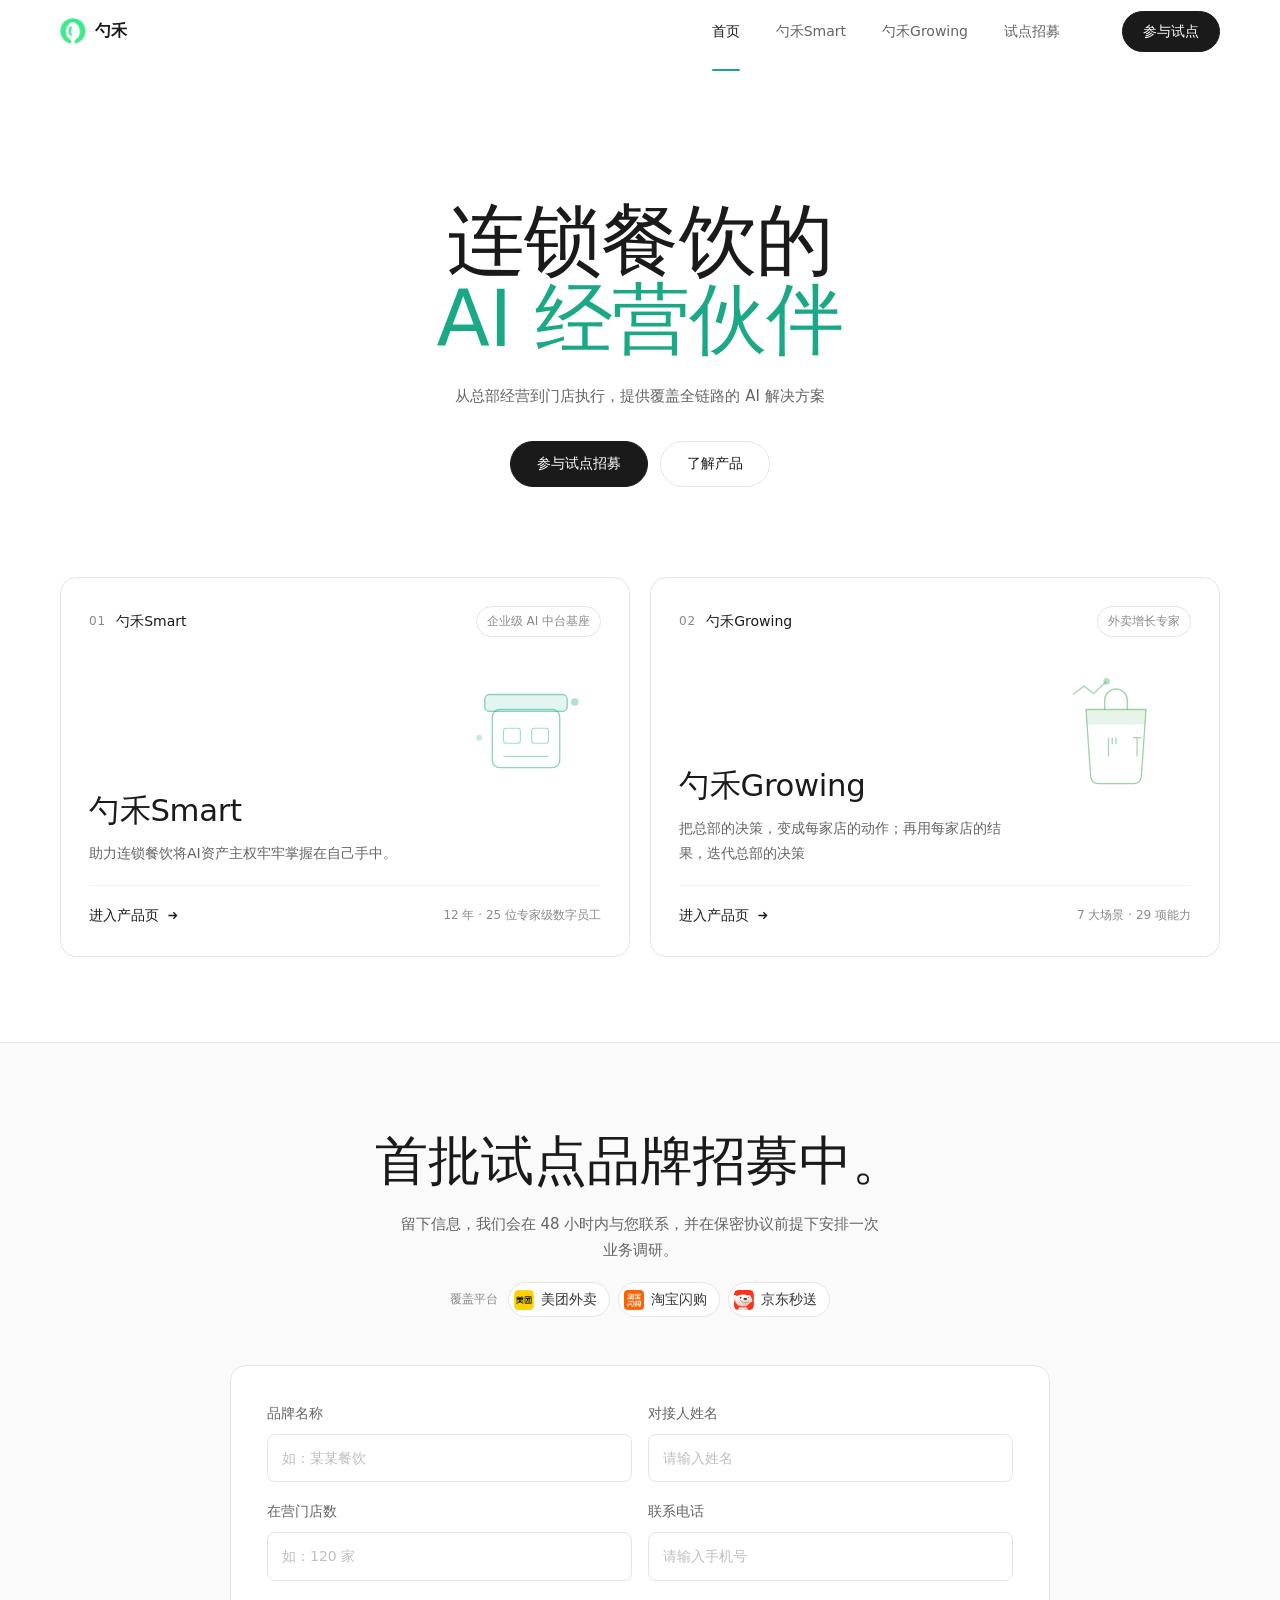
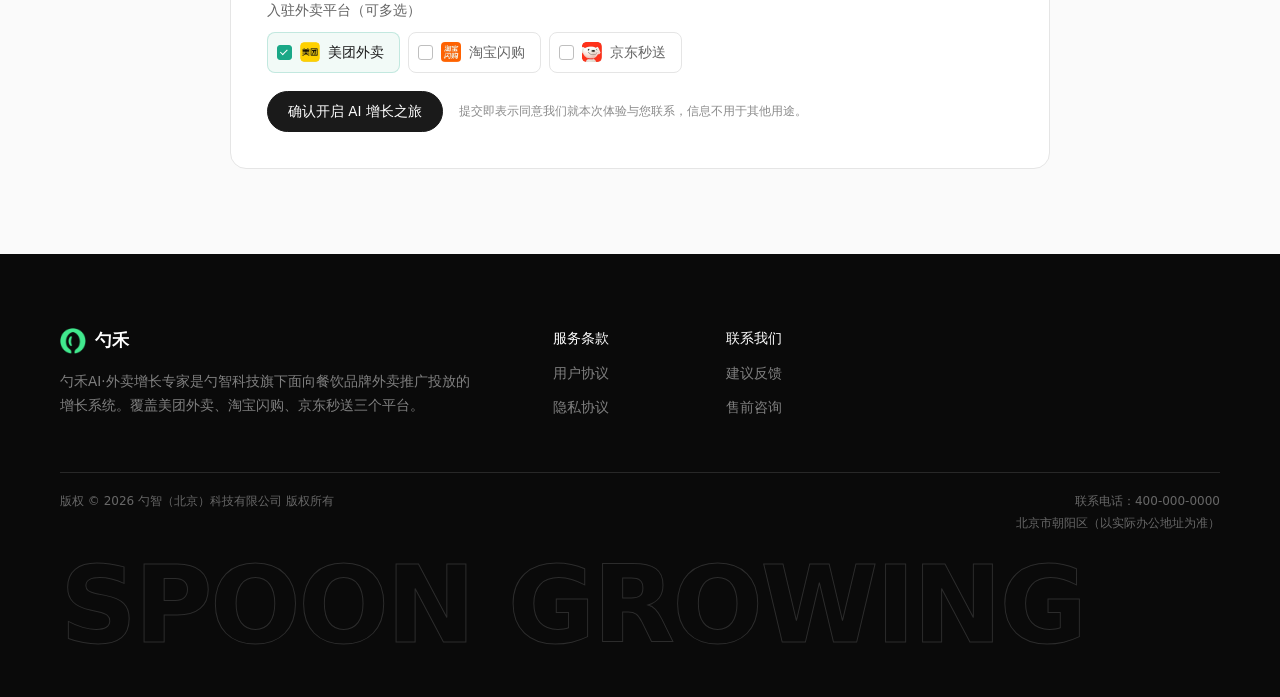
==== commit e19148b9: "Refresh footer stylesheet cache" ====
--- a/index.html
+++ b/index.html
@@ -9,7 +9,7 @@
 <link rel="icon" type="image/png" href="./assets/img/logo-mark.png">
 <link rel="stylesheet" href="./assets/css/wb-tokens.css">
 <link rel="stylesheet" href="./assets/css/wb-base.css">
-<link rel="stylesheet" href="./assets/css/wb-components.css">
+<link rel="stylesheet" href="./assets/css/wb-components.css?v=footer-spacing-2">
 <link rel="stylesheet" href="./assets/css/wb-pages.css">
 </head>
 <body data-accent="jade">
--- a/assets/css/wb-components.css
+++ b/assets/css/wb-components.css
@@ -367,9 +367,10 @@
 }
 
 .footer__wordmark {
-  margin-top: clamp(20px, 3.5vw, 40px);
+  margin-top: 0;
   padding-inline: var(--pad);
-  line-height: 0.76;
+  padding-bottom: clamp(28px, 3vw, 44px);
+  line-height: 1;
   overflow: hidden;
   user-select: none;
   pointer-events: none;
@@ -382,7 +383,7 @@
   white-space: nowrap;
   color: transparent;
   -webkit-text-stroke: 1px rgba(255, 255, 255, 0.14);
-  transform: translateY(9%);
+  transform: none;
 }
 
 @media (max-width: 900px) {
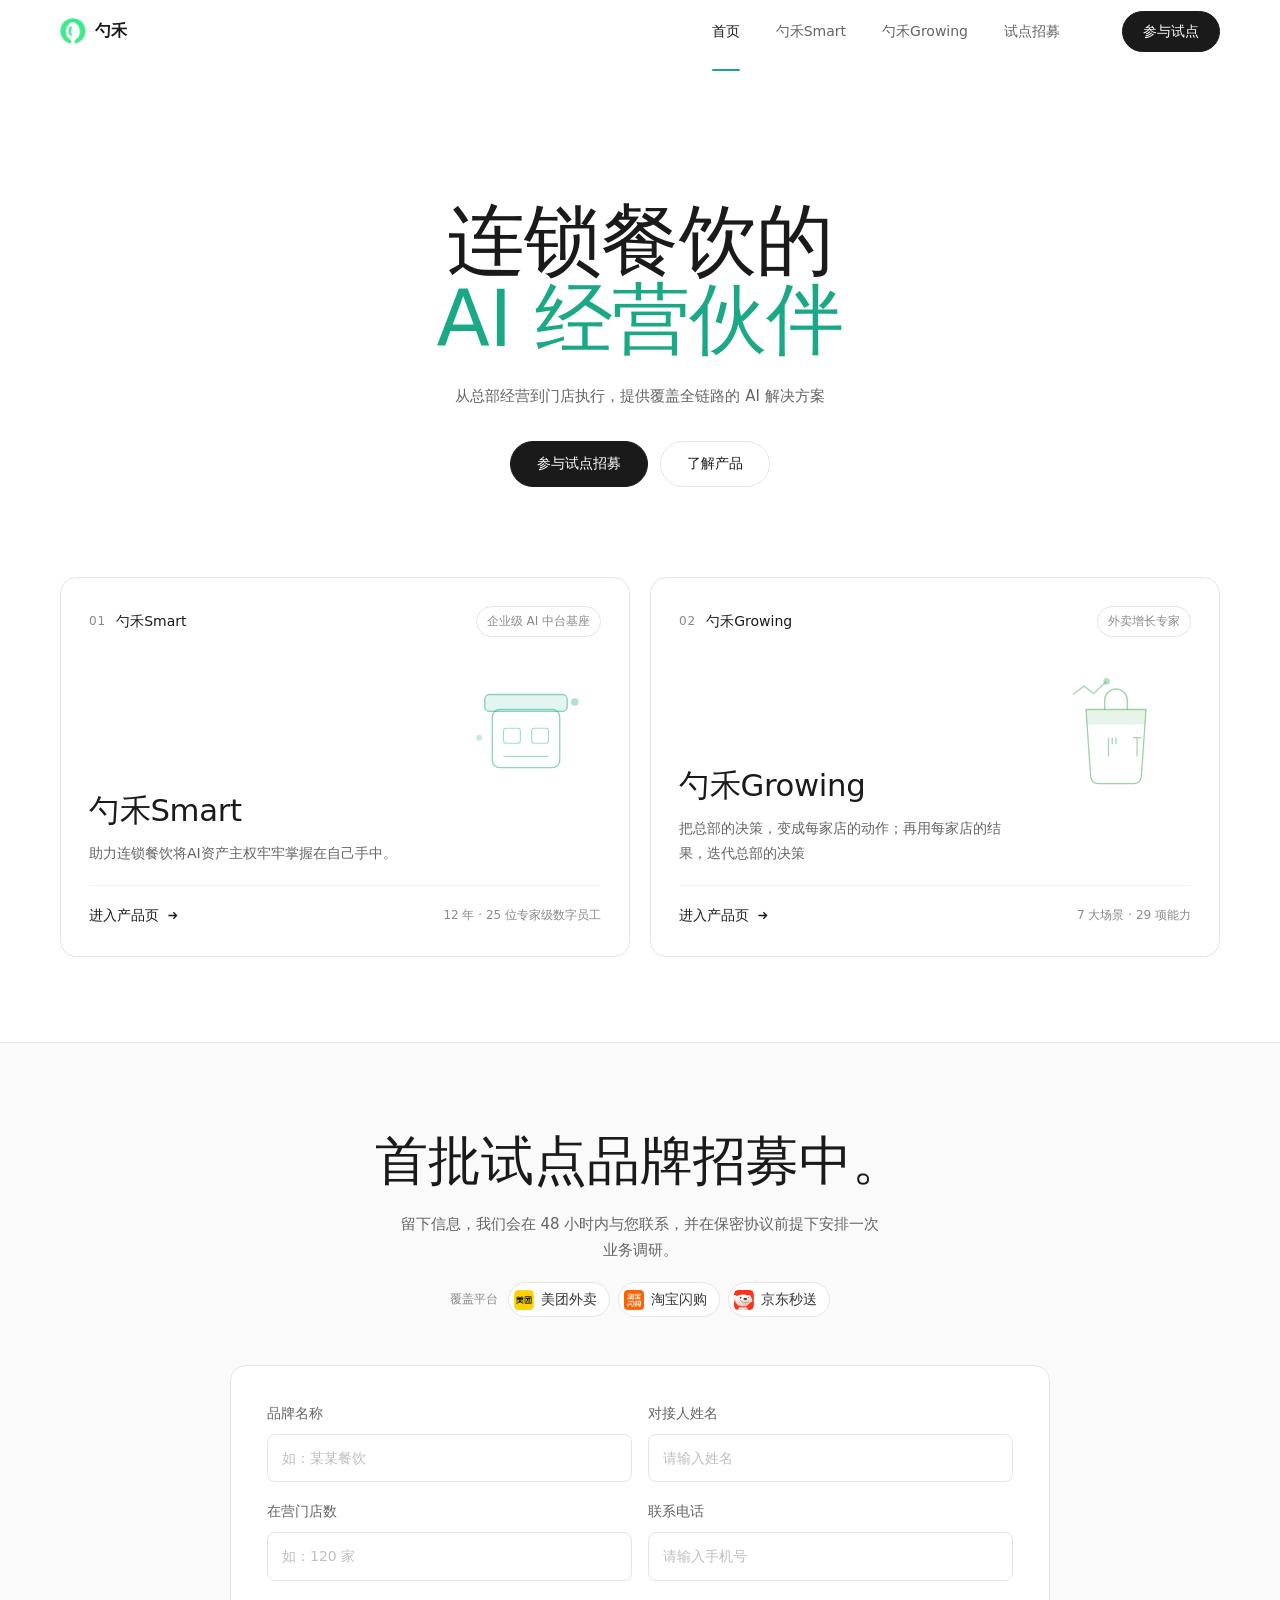
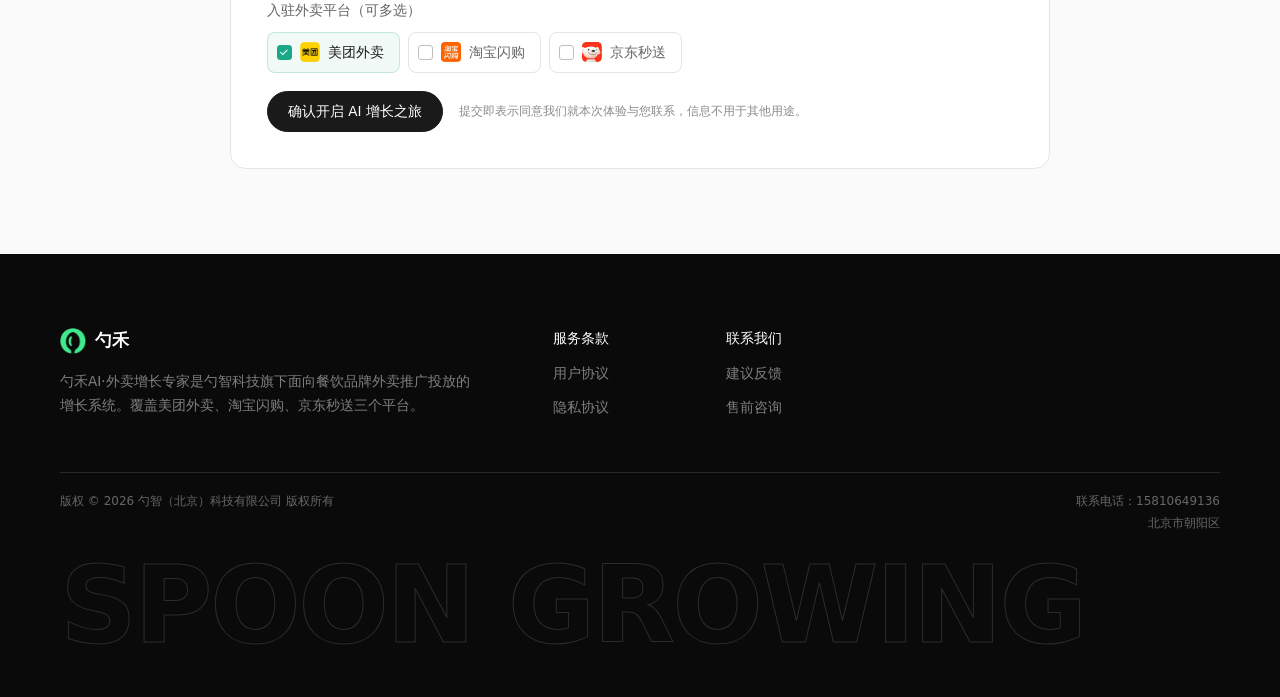
==== commit cca1939b: "Publish updated phone and Beijing Chaoyang address" ====
--- a/index.html
+++ b/index.html
@@ -153,7 +153,7 @@
     </div>
     <div class="footer__legal">
       <p class="footer__copy">版权 © 2026 勺智（北京）科技有限公司 版权所有</p>
-      <div class="footer__contact"><span>联系电话：400-000-0000</span><span>北京市朝阳区（以实际办公地址为准）</span></div>
+      <div class="footer__contact"><span>联系电话：15810649136</span><span>北京市朝阳区</span></div>
     </div>
   </div>
   <div class="footer__wordmark" aria-hidden="true"><span>SPOON GROWING</span></div>
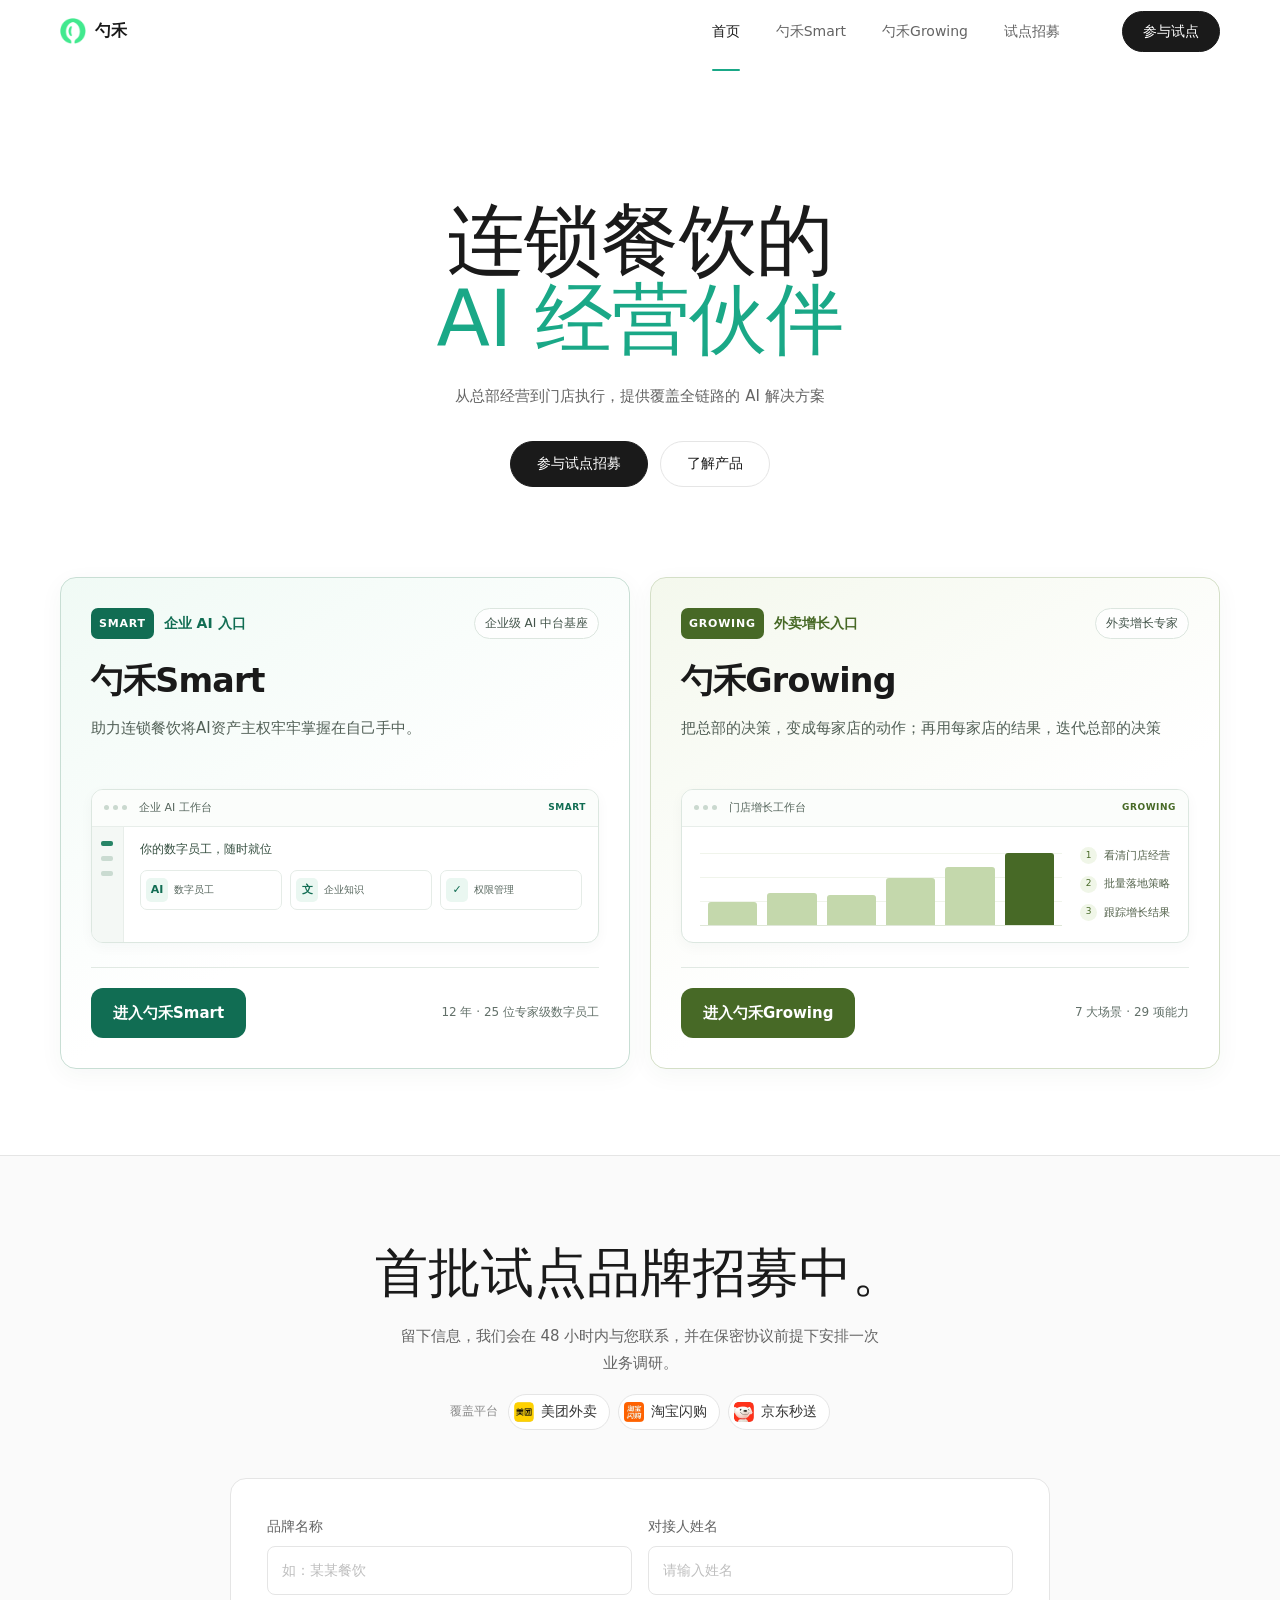
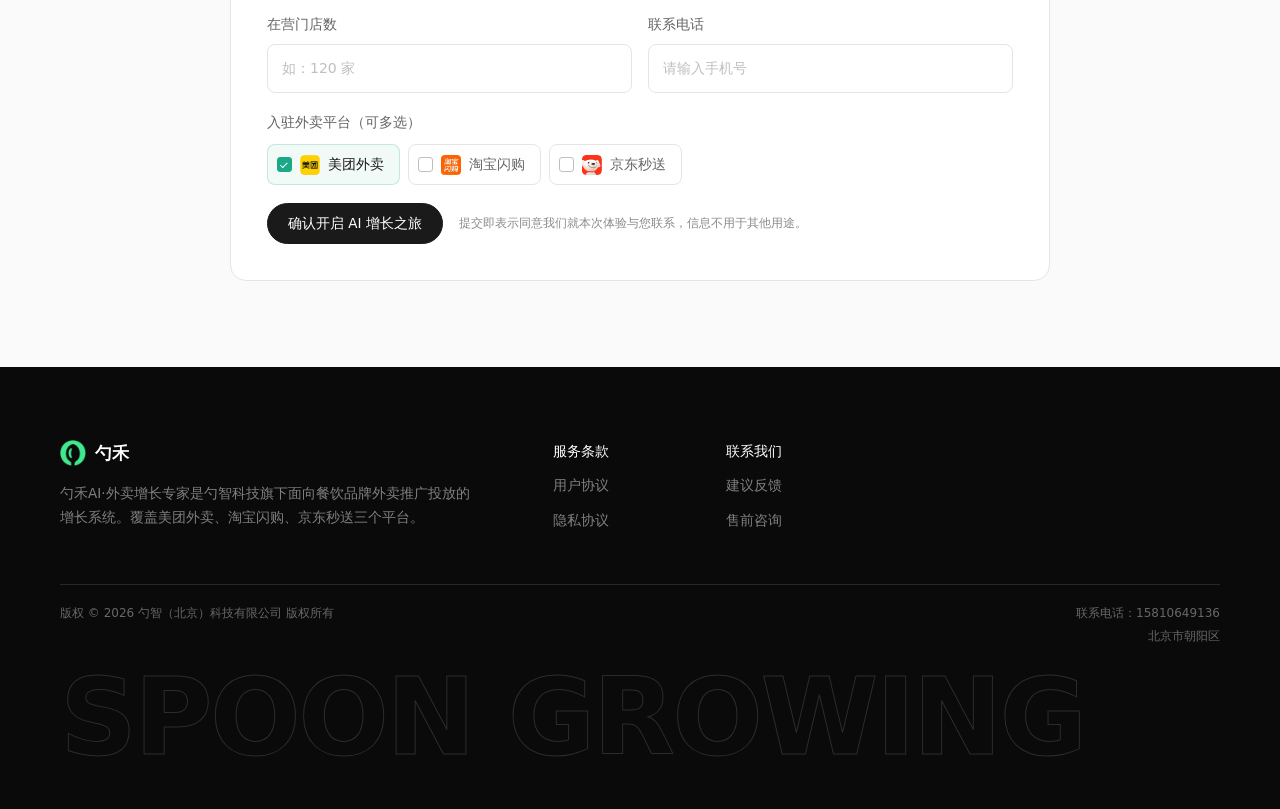
==== commit e8d628ae: "Make Smart and Growing clear homepage entry points" ====
--- a/index.html
+++ b/index.html
@@ -10,7 +10,7 @@
 <link rel="stylesheet" href="./assets/css/wb-tokens.css">
 <link rel="stylesheet" href="./assets/css/wb-base.css">
 <link rel="stylesheet" href="./assets/css/wb-components.css?v=footer-spacing-2">
-<link rel="stylesheet" href="./assets/css/wb-pages.css">
+<link rel="stylesheet" href="./assets/css/wb-pages.css?v=product-entries-1">
 </head>
 <body data-accent="jade">
 <header class="nav">
@@ -48,54 +48,41 @@
         
         <a class="prod" href="smart/" data-accent="jade" data-reveal style="--d:160ms">
           <div class="prod__top">
-            <span class="prod__num">01</span>
-            <span class="prod__name-sm">勺禾Smart</span>
+            <span class="prod__num">SMART</span>
+            <span class="prod__name-sm">企业 AI 入口</span>
             <span class="prod__tag">企业级 AI 中台基座</span>
           </div>
           <div class="prod__mid">
-            <div class="prod__art" aria-hidden="true"><svg viewBox="0 0 160 160" fill="none">
-    <rect x="44" y="56" width="72" height="62" rx="8" stroke="#1aa887" stroke-width="1.4" opacity=".5"/>
-    <rect x="36" y="40" width="88" height="18" rx="5" fill="#1aa887" opacity=".12"/>
-    <rect x="36" y="40" width="88" height="18" rx="5" stroke="#1aa887" stroke-width="1.4" opacity=".5"/>
-    <rect x="56" y="76" width="18" height="16" rx="3" stroke="#1aa887" stroke-width="1.2" opacity=".4"/>
-    <rect x="86" y="76" width="18" height="16" rx="3" stroke="#1aa887" stroke-width="1.2" opacity=".4"/>
-    <path d="M56 106h48" stroke="#1aa887" stroke-width="1.2" opacity=".4"/>
-    <circle cx="132" cy="48" r="4" fill="#1aa887" opacity=".35"/>
-    <circle cx="30" cy="86" r="3" fill="#1aa887" opacity=".25"/>
-  </svg></div>
+            
             <h2 class="prod__title">勺禾Smart</h2>
             <p class="prod__desc">助力连锁餐饮将AI资产主权牢牢掌握在自己手中。</p>
+            <div class="entry-preview entry-preview--smart" aria-hidden="true">
+              <div class="entry-preview__bar"><span class="entry-preview__dots"><i></i><i></i><i></i></span><span>企业 AI 工作台</span><span class="entry-preview__status">SMART</span></div>
+              <div class="entry-preview__body"><div class="entry-preview__rail"><i></i><i></i><i></i></div><div class="entry-preview__workspace"><div class="entry-preview__greeting">你的数字员工，随时就位</div><div class="entry-preview__tiles"><span><b>AI</b>数字员工</span><span><b>文</b>企业知识</span><span><b>✓</b>权限管理</span></div></div></div>
+            </div>
           </div>
           <div class="prod__foot">
-            <span class="prod__go">进入产品页
-              <svg width="13" height="13" viewBox="0 0 16 16" fill="none" stroke="currentColor" stroke-width="1.6"><path d="M3 8h10M9 4l4 4-4 4"/></svg>
-            </span>
+            <span class="prod__go">进入勺禾Smart</span>
             <span class="prod__meta">12 年 · 25 位专家级数字员工</span>
           </div>
         </a>
         <a class="prod" href="growing/" data-accent="olive" data-reveal style="--d:230ms">
           <div class="prod__top">
-            <span class="prod__num">02</span>
-            <span class="prod__name-sm">勺禾Growing</span>
+            <span class="prod__num">GROWING</span>
+            <span class="prod__name-sm">外卖增长入口</span>
             <span class="prod__tag">外卖增长专家</span>
           </div>
           <div class="prod__mid">
-            <div class="prod__art" aria-hidden="true"><svg viewBox="0 0 160 160" fill="none">
-    <path d="M48 56h64l-5 72a8 8 0 0 1-8 7H61a8 8 0 0 1-8-7l-5-72Z" stroke="#4fae63" stroke-width="1.4" opacity=".55"/>
-    <path d="M48 56h64l-1.2 16H49.2L48 56Z" fill="#4fae63" opacity=".14"/>
-    <path d="M68 56V46a12 12 0 0 1 24 0v10" stroke="#4fae63" stroke-width="1.6" opacity=".5"/>
-    <path d="M72 86v20M80 86v7M76 86v7" stroke="#4fae63" stroke-width="1.4" opacity=".5"/>
-    <path d="M98 86h9M102.5 86v20" stroke="#4fae63" stroke-width="1.4" opacity=".5"/>
-    <path d="M34 40l12-9 10 8 14-13" stroke="#4fae63" stroke-width="1.6" opacity=".45"/>
-    <circle cx="70" cy="26" r="3.5" fill="#4fae63" opacity=".4"/>
-  </svg></div>
+            
             <h2 class="prod__title">勺禾Growing</h2>
             <p class="prod__desc">把总部的决策，变成每家店的动作；再用每家店的结果，迭代总部的决策</p>
+            <div class="entry-preview entry-preview--growing" aria-hidden="true">
+              <div class="entry-preview__bar"><span class="entry-preview__dots"><i></i><i></i><i></i></span><span>门店增长工作台</span><span class="entry-preview__status">GROWING</span></div>
+              <div class="entry-preview__body"><div class="entry-preview__chart"><span></span><span></span><span></span><span></span><span></span><span></span></div><div class="entry-preview__workflow"><span><i>1</i>看清门店经营</span><span><i>2</i>批量落地策略</span><span><i>3</i>跟踪增长结果</span></div></div>
+            </div>
           </div>
           <div class="prod__foot">
-            <span class="prod__go">进入产品页
-              <svg width="13" height="13" viewBox="0 0 16 16" fill="none" stroke="currentColor" stroke-width="1.6"><path d="M3 8h10M9 4l4 4-4 4"/></svg>
-            </span>
+            <span class="prod__go">进入勺禾Growing</span>
             <span class="prod__meta">7 大场景 · 29 项能力</span>
           </div>
         </a>
--- a/assets/css/wb-pages.css
+++ b/assets/css/wb-pages.css
@@ -909,3 +909,59 @@
 }
 .field__textarea::placeholder { color: var(--c-300); }
 .feedback-form { max-width: none; margin-inline: 0; }
+
+/* Product entry cards: distinct destinations with readable controls. */
+.home__grid .prod { --entry-color: #116d53; --entry-tint: #eaf7f1; position: relative; min-height: 440px; padding: 30px; border: 1px solid #c8ded4; background: linear-gradient(150deg, #f0faf5 0%, #fff 60%); box-shadow: 0 6px 24px rgba(24,69,49,.045); cursor: pointer; transition: transform .25s ease, box-shadow .25s ease, border-color .25s ease; }
+.home__grid .prod[data-accent="olive"] { --entry-color: #476926; --entry-tint: #f0f6e8; border-color: #d4dfc7; background: linear-gradient(150deg, #f4f8ed 0%, #fff 60%); }
+.home__grid .prod:hover { transform: translateY(-5px); border-color: var(--entry-color); box-shadow: 0 16px 40px rgba(24,69,49,.10); }
+.home__grid .prod:focus-visible { outline: 3px solid var(--entry-color); outline-offset: 5px; }
+.home__grid .prod__top { gap: 10px; padding-bottom: 22px; flex-wrap: wrap; }
+.home__grid .prod__num { padding: 6px 8px; border-radius: 7px; background: var(--entry-color); color: white; font-size: 11px; letter-spacing: .07em; font-weight: 650; }
+.home__grid .prod__name-sm { font-size: 14px; color: var(--entry-color); font-weight: 600; }
+.home__grid .prod__tag { color: #43544a; font-size: 12px; background: rgba(255,255,255,.8); border-color: #dce6df; }
+.home__grid .prod__mid { align-content: start; gap: 14px; padding: 0 0 24px; min-width: 0; }
+.home__grid .prod__title { font-size: clamp(28px,2.6vw,36px); font-weight: 650; letter-spacing: -.025em; }
+.home__grid .prod__desc { max-width: none; min-height: 3.5em; font-size: 15px; font-weight: 400; color: #526057; line-height: 1.8; }
+.home__grid .prod__foot { border-top-color: #e1e9e3; padding-top: 20px; justify-content: space-between; flex-wrap: wrap; gap: 12px; }
+.home__grid .prod__go { display: inline-flex; justify-content: center; min-height: 46px; padding: 12px 22px; border-radius: 12px; background: var(--entry-color); color: white; font-size: 15px; font-weight: 600; transition: filter .2s; }
+.home__grid .prod:hover .prod__go { filter: brightness(1.12); }
+.home__grid .prod__meta { color: #627069; font-size: 12px; }
+.entry-preview { margin-top: 8px; overflow: hidden; border: 1px solid #dce7e0; border-radius: 12px; background: #fff; box-shadow: 0 4px 14px rgba(24,69,49,.035); }
+.entry-preview__bar { display: flex; align-items: center; gap: 12px; min-height: 34px; padding: 8px 12px; border-bottom: 1px solid #e8eeea; background: #fbfdfb; color: #56665d; font-size: 11px; }
+.entry-preview__dots { display: flex; gap: 4px; }
+.entry-preview__dots i { width: 5px; height: 5px; border-radius: 50%; background: #cad9cf; }
+.entry-preview__status { margin-left: auto; color: var(--entry-color); font-size: 9px; font-weight: 600; letter-spacing: .06em; }
+.entry-preview__body { display: flex; min-height: 115px; }
+.entry-preview__rail { flex: none; width: 32px; padding: 14px 9px; background: #f4f8f5; border-right: 1px solid #e8eeea; display: grid; align-content: start; gap: 10px; }
+.entry-preview__rail i { width: 12px; height: 5px; border-radius: 2px; background: #cadbd1; }
+.entry-preview__rail i:first-child { background: #278567; }
+.entry-preview__workspace { flex: 1; min-width: 0; padding: 12px 16px; }
+.entry-preview__greeting { font-size: 12px; color: #334d3e; font-weight: 550; margin-bottom: 10px; }
+.entry-preview__tiles { display: grid; grid-template-columns: repeat(3,minmax(0,1fr)); gap: 8px; }
+.entry-preview__tiles span { padding: 7px 5px; display: flex; align-items: center; gap: 6px; border: 1px solid #e5ece7; border-radius: 7px; font-size: 10px; color: #56665d; white-space: nowrap; }
+.entry-preview__tiles b { display: inline-grid; place-items: center; width: 22px; height: 24px; border-radius: 5px; background: var(--entry-tint); color: var(--entry-color); font-size: 11px; font-weight: 650; }
+.entry-preview__chart { flex: 1; min-width: 0; margin: 18px 18px 16px; padding: 0 8px; display: flex; align-items: end; gap: 10px; border-bottom: 1px solid #dfe7d8; background: repeating-linear-gradient(to top,transparent 0 23px,#f0f4eb 23px 24px); }
+.entry-preview__chart span { flex: 1; background: #c4d8ac; border-radius: 3px 3px 0 0; height: 28%; }
+.entry-preview__chart span:nth-child(2) { height: 40%; }
+.entry-preview__chart span:nth-child(3) { height: 37%; }
+.entry-preview__chart span:nth-child(4) { height: 58%; }
+.entry-preview__chart span:nth-child(5) { height: 72%; }
+.entry-preview__chart span:last-child { height: 90%; background: var(--entry-color); }
+.entry-preview__workflow { display: grid; align-content: center; gap: 9px; padding: 14px 18px 14px 0; }
+.entry-preview__workflow span { display: flex; align-items: center; gap: 7px; font-size: 11px; color: #53624b; }
+.entry-preview__workflow i { display: inline-grid; place-items: center; width: 17px; height: 17px; border-radius: 50%; background: var(--entry-tint); color: var(--entry-color); font-size: 9px; font-style: normal; }
+@media (max-width: 1100px) and (min-width: 901px) { .entry-preview__tiles span { flex-direction: column; } .home__grid .prod__meta { margin-left: 0; } }
+@media (max-width: 560px) {
+  .home__grid .prod { min-height: 0; padding: 22px; border-radius: 20px; }
+  .home__grid .prod__top { padding-bottom: 18px; gap: 8px; }
+  .home__grid .prod__tag { margin-left: 0; }
+  .home__grid .prod__desc { min-height: 0; font-size: 15px; }
+  .home__grid .prod__go { width: 100%; }
+  .entry-preview__bar { gap: 8px; font-size: 10px; }
+  .entry-preview__workspace { padding: 12px 10px; }
+  .entry-preview__tiles { gap: 5px; }
+  .entry-preview__tiles span { flex-direction: column; font-size: 10px; padding: 6px 2px; gap: 5px; }
+  .entry-preview__chart { gap: 6px; margin-inline: 12px; }
+  .entry-preview__workflow { padding-right: 10px; }
+}
+@media (prefers-reduced-motion: reduce) { .home__grid .prod { transition: none; } .home__grid .prod:hover { transform: none; } }
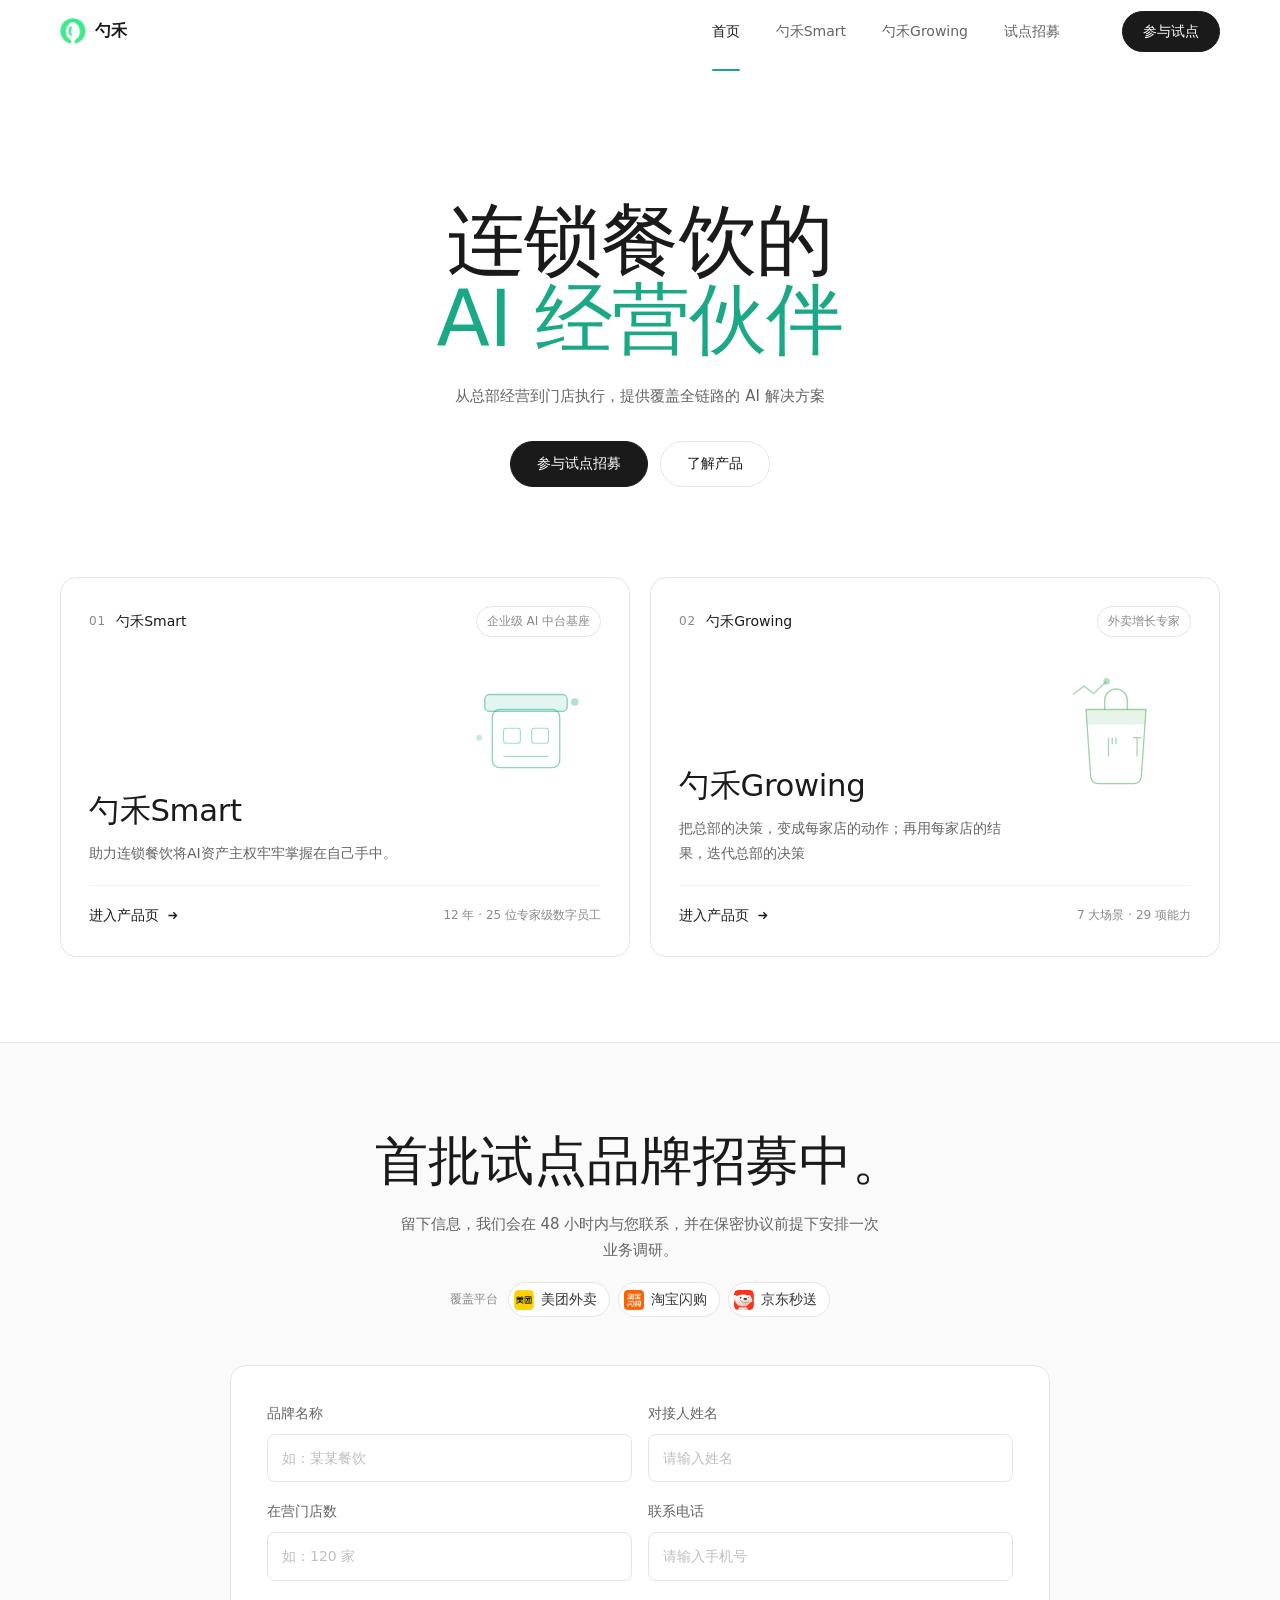
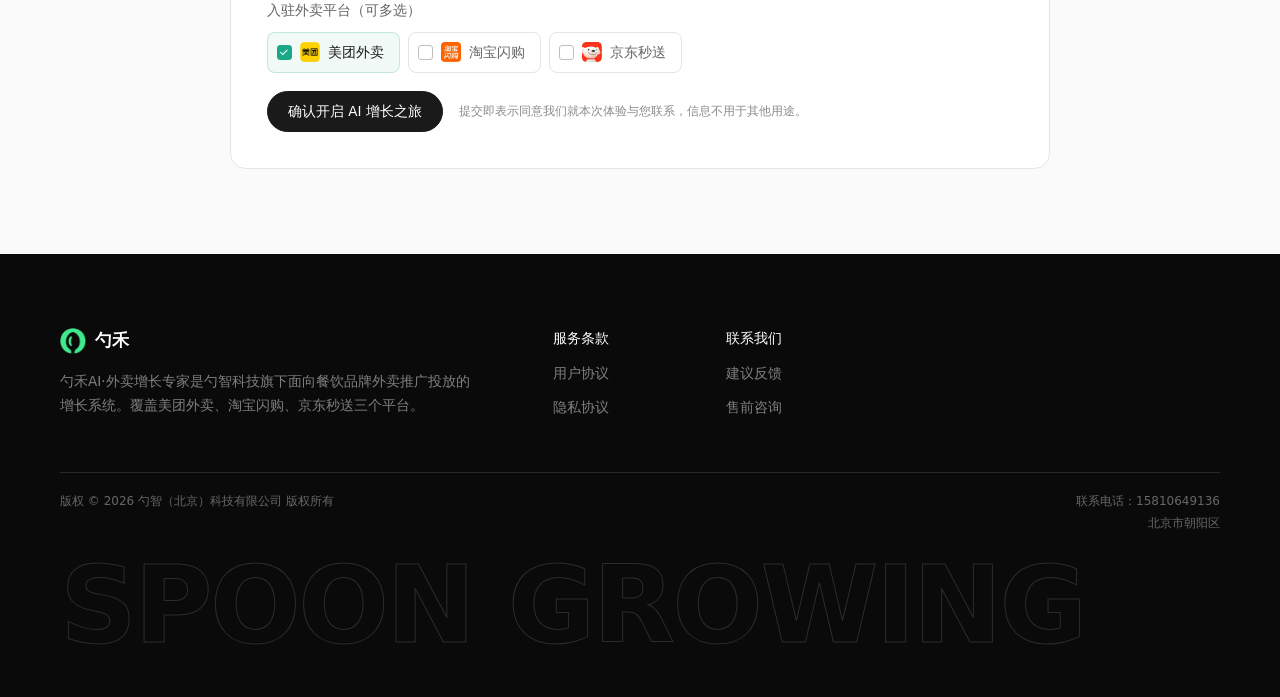
==== commit 72f24737: "Restore previous homepage cards" ====
--- a/index.html
+++ b/index.html
@@ -10,7 +10,7 @@
 <link rel="stylesheet" href="./assets/css/wb-tokens.css">
 <link rel="stylesheet" href="./assets/css/wb-base.css">
 <link rel="stylesheet" href="./assets/css/wb-components.css?v=footer-spacing-2">
-<link rel="stylesheet" href="./assets/css/wb-pages.css?v=product-entries-1">
+<link rel="stylesheet" href="./assets/css/wb-pages.css">
 </head>
 <body data-accent="jade">
 <header class="nav">
@@ -48,41 +48,54 @@
         
         <a class="prod" href="smart/" data-accent="jade" data-reveal style="--d:160ms">
           <div class="prod__top">
-            <span class="prod__num">SMART</span>
-            <span class="prod__name-sm">企业 AI 入口</span>
+            <span class="prod__num">01</span>
+            <span class="prod__name-sm">勺禾Smart</span>
             <span class="prod__tag">企业级 AI 中台基座</span>
           </div>
           <div class="prod__mid">
-            
+            <div class="prod__art" aria-hidden="true"><svg viewBox="0 0 160 160" fill="none">
+    <rect x="44" y="56" width="72" height="62" rx="8" stroke="#1aa887" stroke-width="1.4" opacity=".5"/>
+    <rect x="36" y="40" width="88" height="18" rx="5" fill="#1aa887" opacity=".12"/>
+    <rect x="36" y="40" width="88" height="18" rx="5" stroke="#1aa887" stroke-width="1.4" opacity=".5"/>
+    <rect x="56" y="76" width="18" height="16" rx="3" stroke="#1aa887" stroke-width="1.2" opacity=".4"/>
+    <rect x="86" y="76" width="18" height="16" rx="3" stroke="#1aa887" stroke-width="1.2" opacity=".4"/>
+    <path d="M56 106h48" stroke="#1aa887" stroke-width="1.2" opacity=".4"/>
+    <circle cx="132" cy="48" r="4" fill="#1aa887" opacity=".35"/>
+    <circle cx="30" cy="86" r="3" fill="#1aa887" opacity=".25"/>
+  </svg></div>
             <h2 class="prod__title">勺禾Smart</h2>
             <p class="prod__desc">助力连锁餐饮将AI资产主权牢牢掌握在自己手中。</p>
-            <div class="entry-preview entry-preview--smart" aria-hidden="true">
-              <div class="entry-preview__bar"><span class="entry-preview__dots"><i></i><i></i><i></i></span><span>企业 AI 工作台</span><span class="entry-preview__status">SMART</span></div>
-              <div class="entry-preview__body"><div class="entry-preview__rail"><i></i><i></i><i></i></div><div class="entry-preview__workspace"><div class="entry-preview__greeting">你的数字员工，随时就位</div><div class="entry-preview__tiles"><span><b>AI</b>数字员工</span><span><b>文</b>企业知识</span><span><b>✓</b>权限管理</span></div></div></div>
-            </div>
           </div>
           <div class="prod__foot">
-            <span class="prod__go">进入勺禾Smart</span>
+            <span class="prod__go">进入产品页
+              <svg width="13" height="13" viewBox="0 0 16 16" fill="none" stroke="currentColor" stroke-width="1.6"><path d="M3 8h10M9 4l4 4-4 4"/></svg>
+            </span>
             <span class="prod__meta">12 年 · 25 位专家级数字员工</span>
           </div>
         </a>
         <a class="prod" href="growing/" data-accent="olive" data-reveal style="--d:230ms">
           <div class="prod__top">
-            <span class="prod__num">GROWING</span>
-            <span class="prod__name-sm">外卖增长入口</span>
+            <span class="prod__num">02</span>
+            <span class="prod__name-sm">勺禾Growing</span>
             <span class="prod__tag">外卖增长专家</span>
           </div>
           <div class="prod__mid">
-            
+            <div class="prod__art" aria-hidden="true"><svg viewBox="0 0 160 160" fill="none">
+    <path d="M48 56h64l-5 72a8 8 0 0 1-8 7H61a8 8 0 0 1-8-7l-5-72Z" stroke="#4fae63" stroke-width="1.4" opacity=".55"/>
+    <path d="M48 56h64l-1.2 16H49.2L48 56Z" fill="#4fae63" opacity=".14"/>
+    <path d="M68 56V46a12 12 0 0 1 24 0v10" stroke="#4fae63" stroke-width="1.6" opacity=".5"/>
+    <path d="M72 86v20M80 86v7M76 86v7" stroke="#4fae63" stroke-width="1.4" opacity=".5"/>
+    <path d="M98 86h9M102.5 86v20" stroke="#4fae63" stroke-width="1.4" opacity=".5"/>
+    <path d="M34 40l12-9 10 8 14-13" stroke="#4fae63" stroke-width="1.6" opacity=".45"/>
+    <circle cx="70" cy="26" r="3.5" fill="#4fae63" opacity=".4"/>
+  </svg></div>
             <h2 class="prod__title">勺禾Growing</h2>
             <p class="prod__desc">把总部的决策，变成每家店的动作；再用每家店的结果，迭代总部的决策</p>
-            <div class="entry-preview entry-preview--growing" aria-hidden="true">
-              <div class="entry-preview__bar"><span class="entry-preview__dots"><i></i><i></i><i></i></span><span>门店增长工作台</span><span class="entry-preview__status">GROWING</span></div>
-              <div class="entry-preview__body"><div class="entry-preview__chart"><span></span><span></span><span></span><span></span><span></span><span></span></div><div class="entry-preview__workflow"><span><i>1</i>看清门店经营</span><span><i>2</i>批量落地策略</span><span><i>3</i>跟踪增长结果</span></div></div>
-            </div>
           </div>
           <div class="prod__foot">
-            <span class="prod__go">进入勺禾Growing</span>
+            <span class="prod__go">进入产品页
+              <svg width="13" height="13" viewBox="0 0 16 16" fill="none" stroke="currentColor" stroke-width="1.6"><path d="M3 8h10M9 4l4 4-4 4"/></svg>
+            </span>
             <span class="prod__meta">7 大场景 · 29 项能力</span>
           </div>
         </a>
--- a/assets/css/wb-pages.css
+++ b/assets/css/wb-pages.css
@@ -909,59 +909,3 @@
 }
 .field__textarea::placeholder { color: var(--c-300); }
 .feedback-form { max-width: none; margin-inline: 0; }
-
-/* Product entry cards: distinct destinations with readable controls. */
-.home__grid .prod { --entry-color: #116d53; --entry-tint: #eaf7f1; position: relative; min-height: 440px; padding: 30px; border: 1px solid #c8ded4; background: linear-gradient(150deg, #f0faf5 0%, #fff 60%); box-shadow: 0 6px 24px rgba(24,69,49,.045); cursor: pointer; transition: transform .25s ease, box-shadow .25s ease, border-color .25s ease; }
-.home__grid .prod[data-accent="olive"] { --entry-color: #476926; --entry-tint: #f0f6e8; border-color: #d4dfc7; background: linear-gradient(150deg, #f4f8ed 0%, #fff 60%); }
-.home__grid .prod:hover { transform: translateY(-5px); border-color: var(--entry-color); box-shadow: 0 16px 40px rgba(24,69,49,.10); }
-.home__grid .prod:focus-visible { outline: 3px solid var(--entry-color); outline-offset: 5px; }
-.home__grid .prod__top { gap: 10px; padding-bottom: 22px; flex-wrap: wrap; }
-.home__grid .prod__num { padding: 6px 8px; border-radius: 7px; background: var(--entry-color); color: white; font-size: 11px; letter-spacing: .07em; font-weight: 650; }
-.home__grid .prod__name-sm { font-size: 14px; color: var(--entry-color); font-weight: 600; }
-.home__grid .prod__tag { color: #43544a; font-size: 12px; background: rgba(255,255,255,.8); border-color: #dce6df; }
-.home__grid .prod__mid { align-content: start; gap: 14px; padding: 0 0 24px; min-width: 0; }
-.home__grid .prod__title { font-size: clamp(28px,2.6vw,36px); font-weight: 650; letter-spacing: -.025em; }
-.home__grid .prod__desc { max-width: none; min-height: 3.5em; font-size: 15px; font-weight: 400; color: #526057; line-height: 1.8; }
-.home__grid .prod__foot { border-top-color: #e1e9e3; padding-top: 20px; justify-content: space-between; flex-wrap: wrap; gap: 12px; }
-.home__grid .prod__go { display: inline-flex; justify-content: center; min-height: 46px; padding: 12px 22px; border-radius: 12px; background: var(--entry-color); color: white; font-size: 15px; font-weight: 600; transition: filter .2s; }
-.home__grid .prod:hover .prod__go { filter: brightness(1.12); }
-.home__grid .prod__meta { color: #627069; font-size: 12px; }
-.entry-preview { margin-top: 8px; overflow: hidden; border: 1px solid #dce7e0; border-radius: 12px; background: #fff; box-shadow: 0 4px 14px rgba(24,69,49,.035); }
-.entry-preview__bar { display: flex; align-items: center; gap: 12px; min-height: 34px; padding: 8px 12px; border-bottom: 1px solid #e8eeea; background: #fbfdfb; color: #56665d; font-size: 11px; }
-.entry-preview__dots { display: flex; gap: 4px; }
-.entry-preview__dots i { width: 5px; height: 5px; border-radius: 50%; background: #cad9cf; }
-.entry-preview__status { margin-left: auto; color: var(--entry-color); font-size: 9px; font-weight: 600; letter-spacing: .06em; }
-.entry-preview__body { display: flex; min-height: 115px; }
-.entry-preview__rail { flex: none; width: 32px; padding: 14px 9px; background: #f4f8f5; border-right: 1px solid #e8eeea; display: grid; align-content: start; gap: 10px; }
-.entry-preview__rail i { width: 12px; height: 5px; border-radius: 2px; background: #cadbd1; }
-.entry-preview__rail i:first-child { background: #278567; }
-.entry-preview__workspace { flex: 1; min-width: 0; padding: 12px 16px; }
-.entry-preview__greeting { font-size: 12px; color: #334d3e; font-weight: 550; margin-bottom: 10px; }
-.entry-preview__tiles { display: grid; grid-template-columns: repeat(3,minmax(0,1fr)); gap: 8px; }
-.entry-preview__tiles span { padding: 7px 5px; display: flex; align-items: center; gap: 6px; border: 1px solid #e5ece7; border-radius: 7px; font-size: 10px; color: #56665d; white-space: nowrap; }
-.entry-preview__tiles b { display: inline-grid; place-items: center; width: 22px; height: 24px; border-radius: 5px; background: var(--entry-tint); color: var(--entry-color); font-size: 11px; font-weight: 650; }
-.entry-preview__chart { flex: 1; min-width: 0; margin: 18px 18px 16px; padding: 0 8px; display: flex; align-items: end; gap: 10px; border-bottom: 1px solid #dfe7d8; background: repeating-linear-gradient(to top,transparent 0 23px,#f0f4eb 23px 24px); }
-.entry-preview__chart span { flex: 1; background: #c4d8ac; border-radius: 3px 3px 0 0; height: 28%; }
-.entry-preview__chart span:nth-child(2) { height: 40%; }
-.entry-preview__chart span:nth-child(3) { height: 37%; }
-.entry-preview__chart span:nth-child(4) { height: 58%; }
-.entry-preview__chart span:nth-child(5) { height: 72%; }
-.entry-preview__chart span:last-child { height: 90%; background: var(--entry-color); }
-.entry-preview__workflow { display: grid; align-content: center; gap: 9px; padding: 14px 18px 14px 0; }
-.entry-preview__workflow span { display: flex; align-items: center; gap: 7px; font-size: 11px; color: #53624b; }
-.entry-preview__workflow i { display: inline-grid; place-items: center; width: 17px; height: 17px; border-radius: 50%; background: var(--entry-tint); color: var(--entry-color); font-size: 9px; font-style: normal; }
-@media (max-width: 1100px) and (min-width: 901px) { .entry-preview__tiles span { flex-direction: column; } .home__grid .prod__meta { margin-left: 0; } }
-@media (max-width: 560px) {
-  .home__grid .prod { min-height: 0; padding: 22px; border-radius: 20px; }
-  .home__grid .prod__top { padding-bottom: 18px; gap: 8px; }
-  .home__grid .prod__tag { margin-left: 0; }
-  .home__grid .prod__desc { min-height: 0; font-size: 15px; }
-  .home__grid .prod__go { width: 100%; }
-  .entry-preview__bar { gap: 8px; font-size: 10px; }
-  .entry-preview__workspace { padding: 12px 10px; }
-  .entry-preview__tiles { gap: 5px; }
-  .entry-preview__tiles span { flex-direction: column; font-size: 10px; padding: 6px 2px; gap: 5px; }
-  .entry-preview__chart { gap: 6px; margin-inline: 12px; }
-  .entry-preview__workflow { padding-right: 10px; }
-}
-@media (prefers-reduced-motion: reduce) { .home__grid .prod { transition: none; } .home__grid .prod:hover { transform: none; } }
